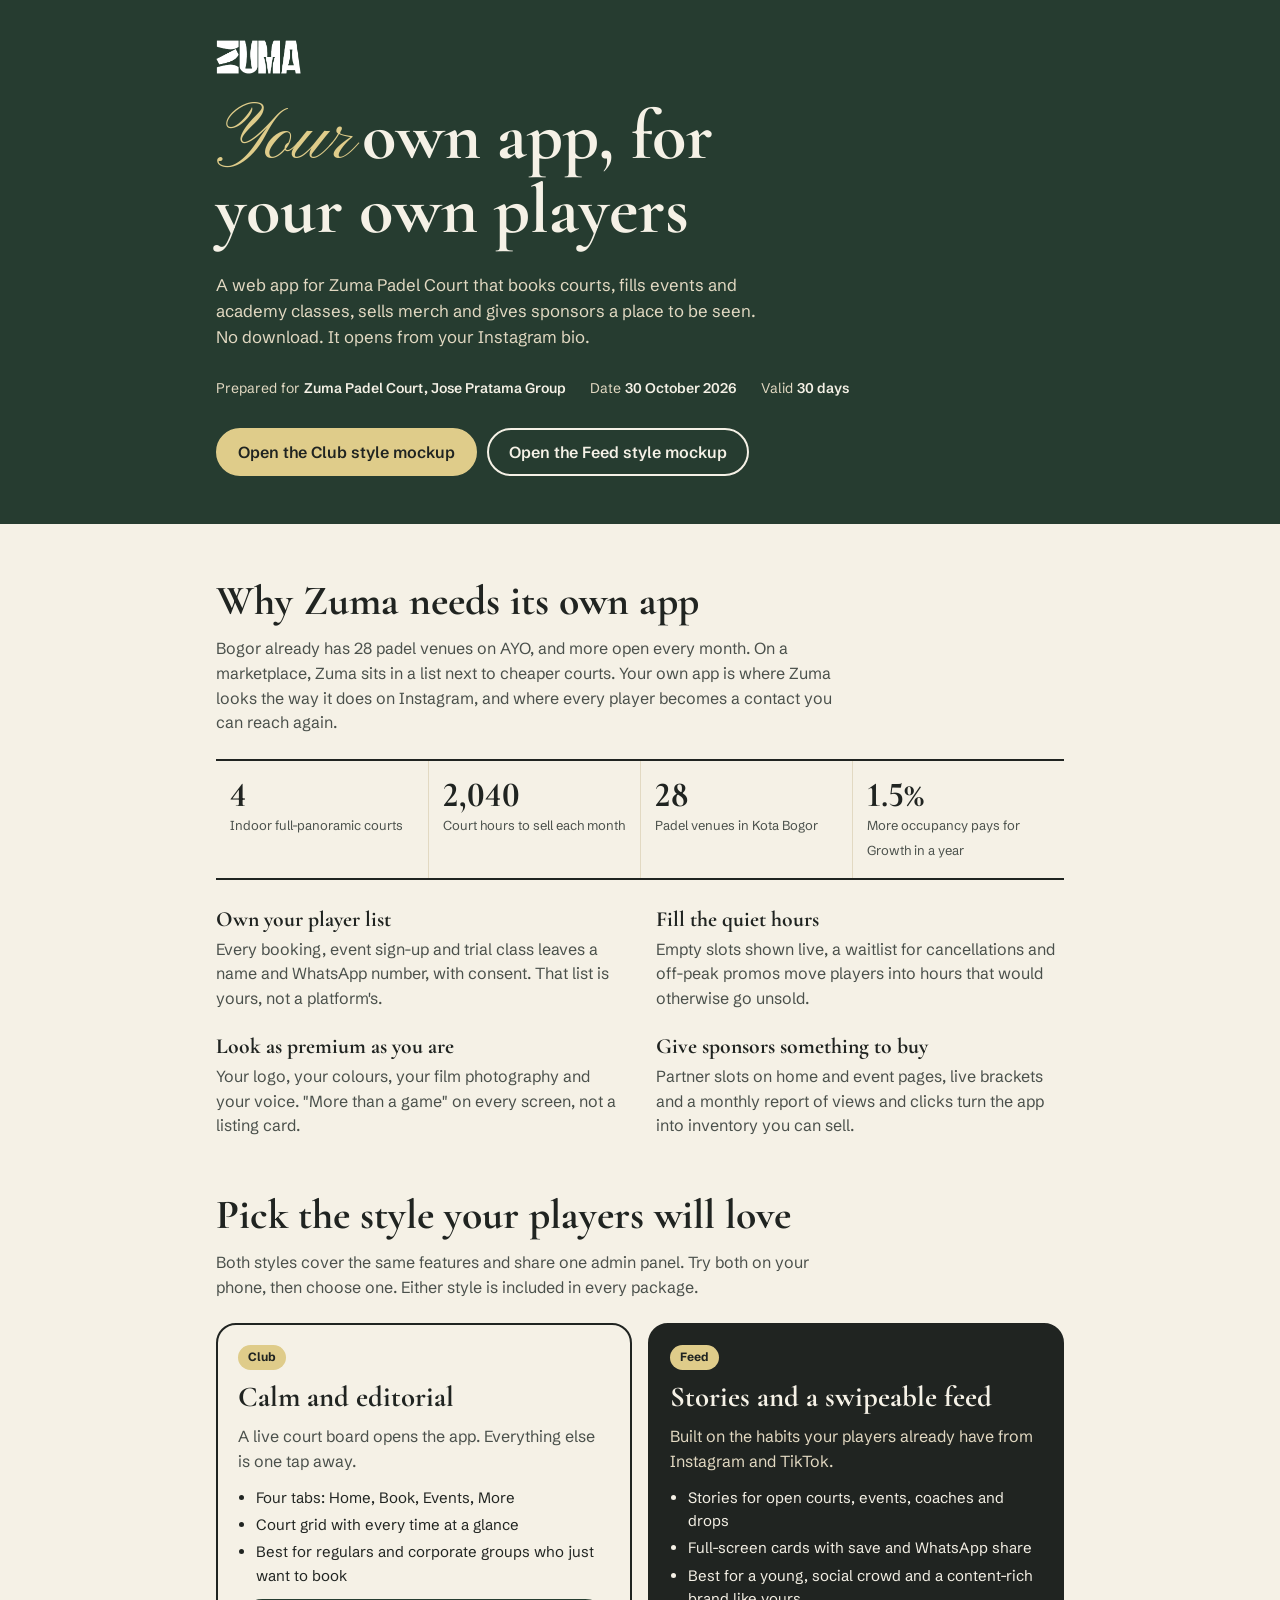
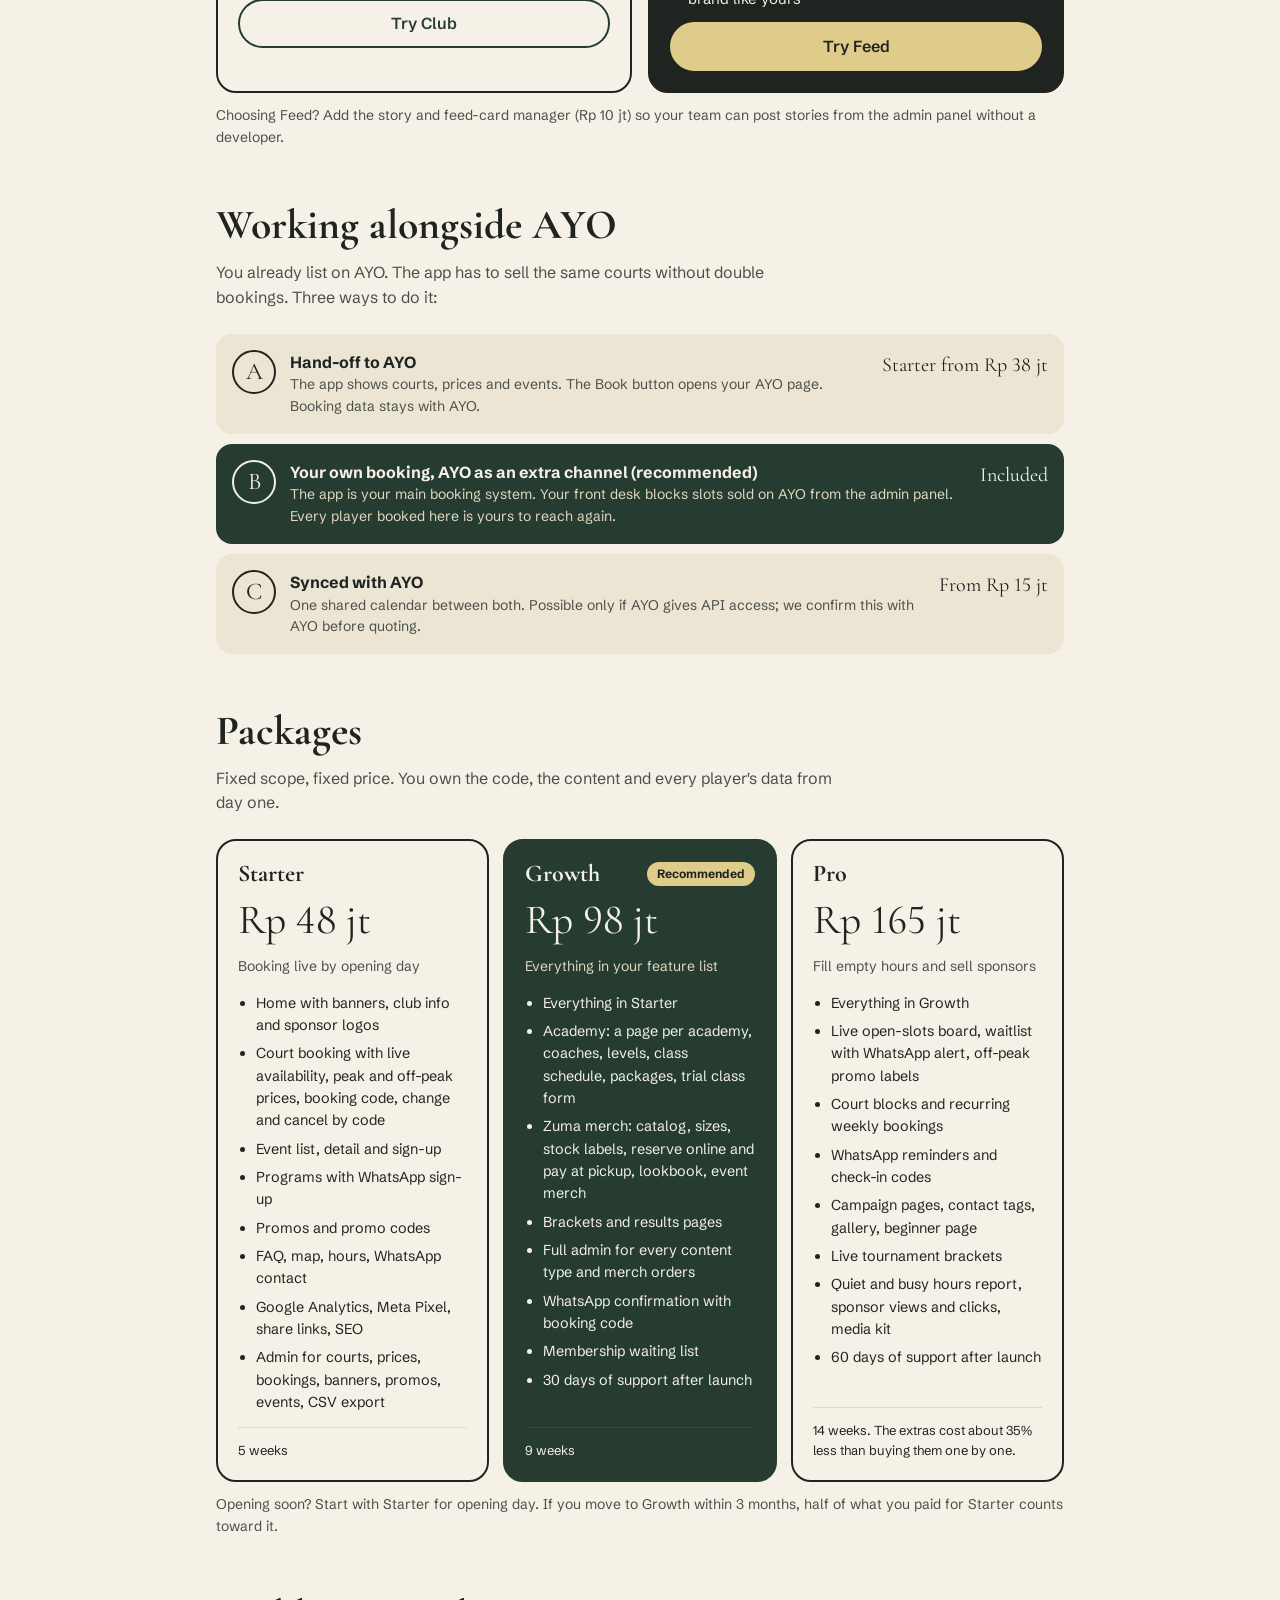
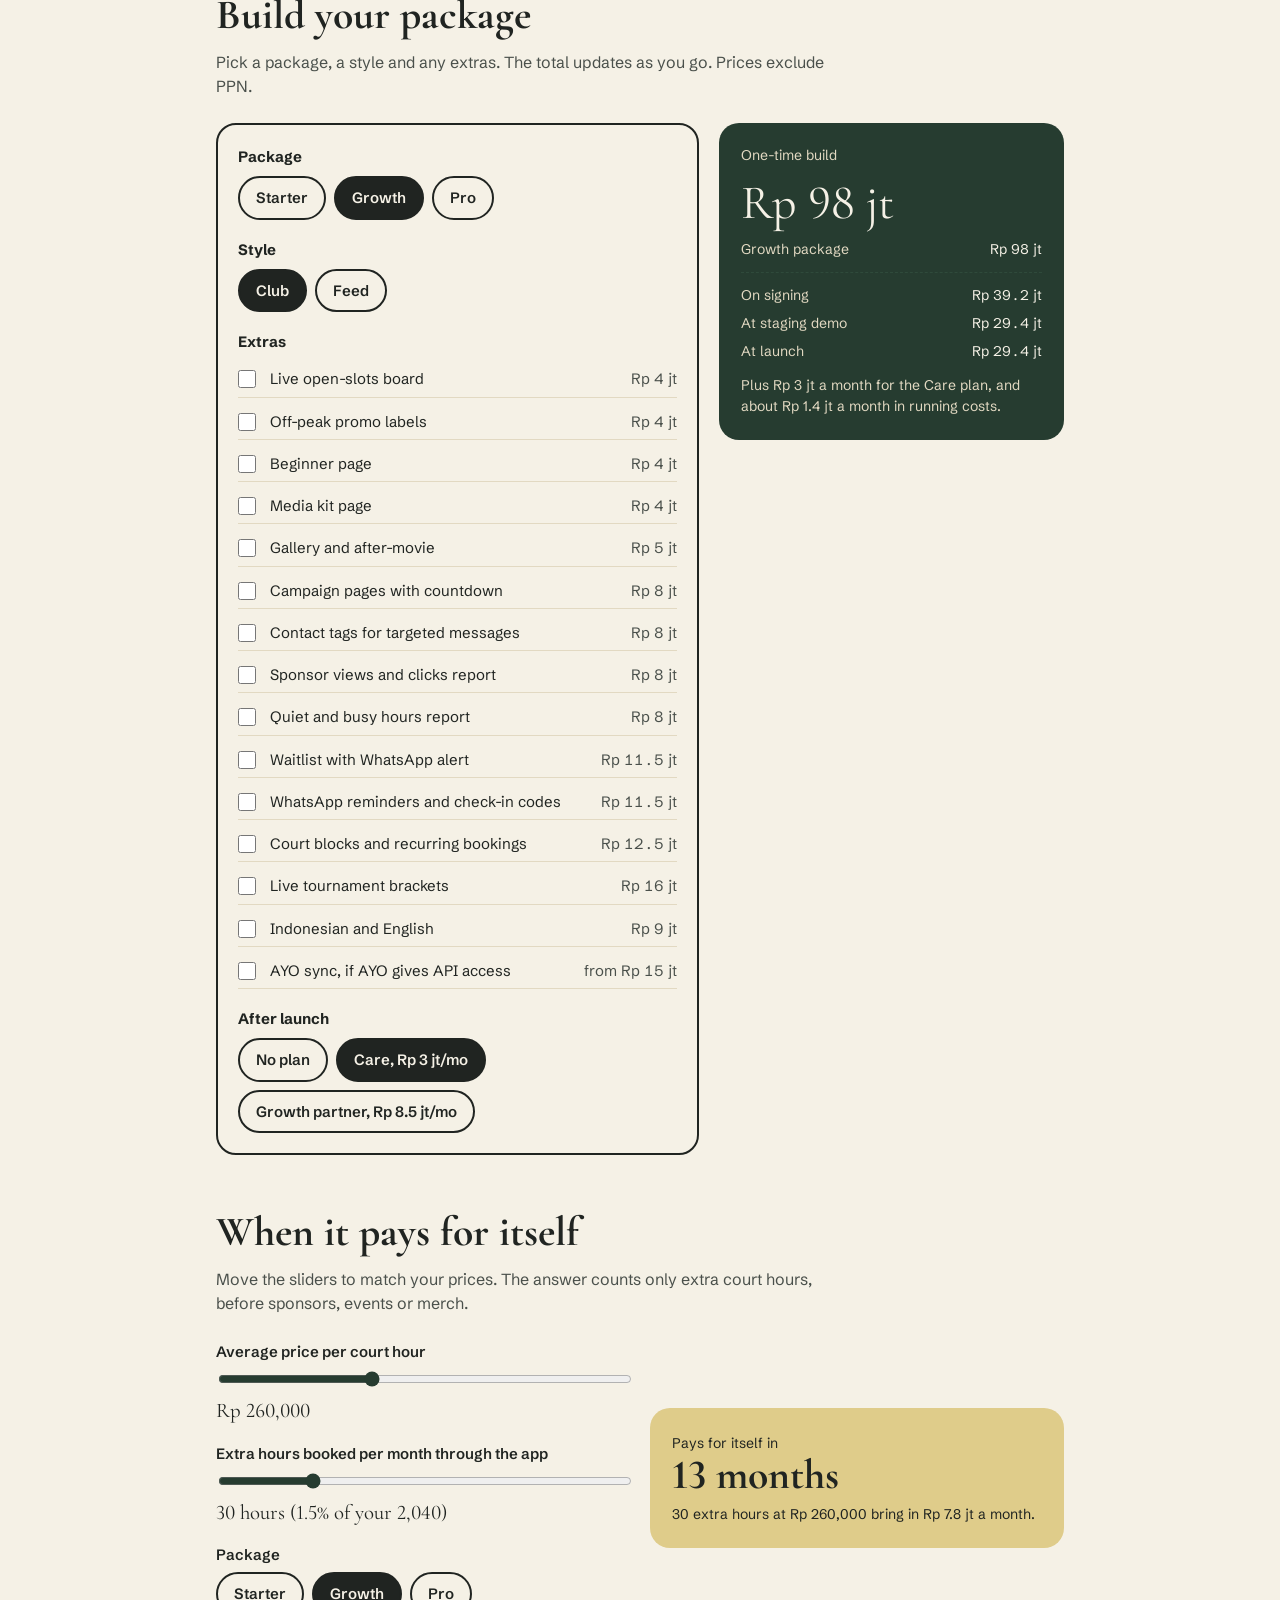
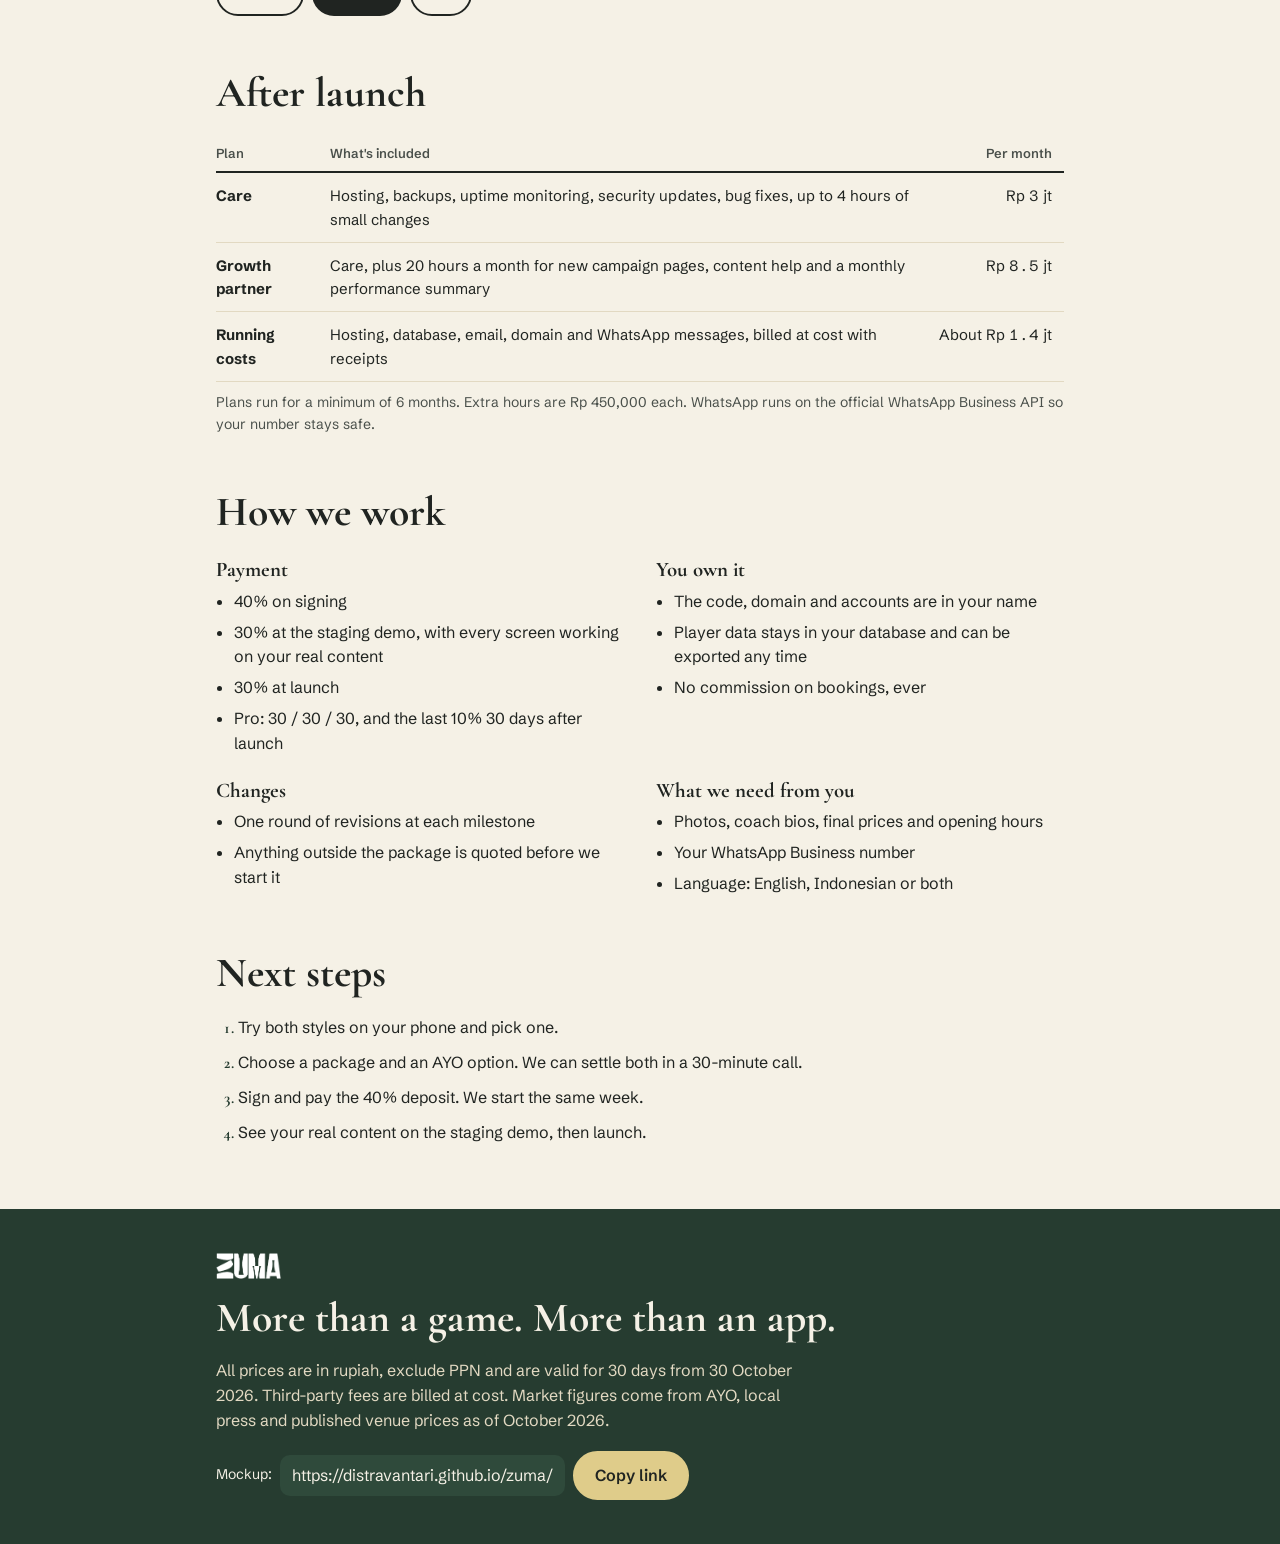
==== proposal.html @ a22954d4 "Fix Feed scrolling to the last card and add the proposal page Feed cards, the tab bar and the feed's" ====
<!doctype html>
<html lang="en">
<head>
<meta charset="utf-8">
<meta name="viewport" content="width=device-width, initial-scale=1, viewport-fit=cover">
<meta name="description" content="Proposal for the Zuma Padel Court web app: two styles, AYO options, packages and a payback calculator.">
<meta property="og:title" content="Zuma Web App Proposal">
<meta property="og:image" content="https://distravantari.github.io/zuma/assets/brand/og.png">
<link rel="icon" href="assets/brand/icon.png" type="image/png">
<title>Zuma Web App Proposal</title>
<meta name="claude:viewport-fit-sides" content="cover">
<link rel="preconnect" href="https://fonts.googleapis.com">
<link rel="preconnect" href="https://fonts.gstatic.com" crossorigin>
<link href="https://fonts.googleapis.com/css2?family=Cormorant+Garamond:ital,wght@0,600;0,700;1,600&family=Pinyon+Script&family=Schibsted+Grotesk:wght@400;600;700&display=swap" rel="stylesheet">
<style>
/* Layout: one reading column on Zuma ivory; forest bands open and close the document. */
:root {
  --forest: #263c30;
  --forest-2: #2f4a3b;
  --ivory: #f5f1e6;
  --ivory-2: #ece5d3;
  --ivory-3: #e2d9c2;
  --gold: #dfcc8a;
  --ink: #202421;
  --ink-2: #4a504b;
  --display: "Cormorant Garamond", Georgia, serif;
  --script: "Pinyon Script", "Cormorant Garamond", cursive;
  --body: "Schibsted Grotesk", system-ui, sans-serif;
  color-scheme: light;
}
* { box-sizing: border-box; }
html, body { margin: 0; }
img { max-width: 100%; }
body { background: var(--ivory); color: var(--ink); font-family: var(--body); font-size: 16px; line-height: 1.55; font-variant-numeric: lining-nums; }
.wrap { max-width: 880px; margin: 0 auto; padding-left: max(16px, env(safe-area-inset-left, 0px)); padding-right: max(16px, env(safe-area-inset-right, 0px)); }
h1, h2, h3 { font-family: var(--display); font-weight: 700; line-height: 1.05; margin: 0; text-wrap: balance; }
h2 { font-size: clamp(1.9rem, 4vw, 2.6rem); }
h3 { font-size: 1.5rem; }
p { margin: 0; }
a { color: inherit; }
:focus-visible { outline: 3px solid var(--gold); outline-offset: 2px; }
.muted { color: var(--ink-2); }
.small { font-size: 0.875rem; }
.stack { display: grid; gap: 14px; }
section.block { padding-block: 56px 0; }
section.block > .wrap > .lead { max-width: 62ch; margin-top: 12px; }

/* Hero */
.hero { background: var(--forest); color: var(--ivory); }
.hero .wrap { padding-block: 40px 48px; display: grid; gap: 28px; }
.hero img.logo { height: 34px; width: auto; }
.hero h1 { font-size: clamp(2.6rem, 7vw, 4.4rem); line-height: 0.95; }
.hero h1 .script { font-family: var(--script); font-weight: 400; font-size: 1.12em; margin-right: 8px; color: var(--gold); }
.hero .sub { max-width: 56ch; color: var(--ivory-3); font-size: 1.05rem; }
.hero .meta { display: flex; flex-wrap: wrap; gap: 8px 24px; font-size: 0.875rem; color: var(--ivory-3); }
.hero .meta b { color: var(--ivory); font-weight: 600; }
.btn { display: inline-flex; align-items: center; justify-content: center; gap: 8px; min-height: 46px; padding: 10px 20px; border-radius: 999px; border: 2px solid var(--forest); background: var(--forest); color: var(--ivory); font-weight: 600; text-decoration: none; cursor: pointer; font: inherit; font-weight: 600; }
.btn.gold { background: var(--gold); border-color: var(--gold); color: var(--ink); }
.btn.line { background: transparent; color: var(--ivory); border-color: var(--ivory); }
.btn.ghost { background: transparent; color: var(--forest); }
.btns { display: flex; flex-wrap: wrap; gap: 10px; }

/* Facts strip */
.facts { display: grid; grid-template-columns: repeat(4, minmax(0, 1fr)); border-top: 2px solid var(--ink); border-bottom: 2px solid var(--ink); }
.facts div { padding: 16px 14px; }
.facts div + div { border-left: 1.5px solid var(--ivory-3); }
.facts b { display: block; font-family: var(--display); font-size: 2.2rem; line-height: 1; }
.facts span { font-size: 0.8125rem; color: var(--ink-2); }
@media (max-width: 640px) { .facts { grid-template-columns: 1fr 1fr; } .facts div:nth-child(3) { border-left: 0; } .facts div:nth-child(n+3) { border-top: 1.5px solid var(--ivory-3); } }

.reasons { display: grid; grid-template-columns: repeat(2, minmax(0, 1fr)); gap: 24px 32px; margin-top: 28px; }
.reasons div { min-width: 0; }
.reasons h3 { font-size: 1.35rem; margin-bottom: 6px; }
@media (max-width: 640px) { .reasons { grid-template-columns: 1fr; } }

/* Styles */
.styles { display: grid; grid-template-columns: repeat(2, minmax(0, 1fr)); gap: 16px; margin-top: 24px; }
.style { border: 2px solid var(--ink); border-radius: 20px; padding: 20px; display: grid; gap: 12px; align-content: start; min-width: 0; }
.style.feed { background: var(--ink); color: var(--ivory); border-color: var(--ink); }
.style.feed .muted { color: var(--ivory-3); }
.style.feed .btn { background: var(--gold); border-color: var(--gold); color: var(--ink); }
.style h3 { font-size: 1.8rem; }
.style ul { margin: 0; padding-left: 18px; display: grid; gap: 4px; font-size: 0.9375rem; }
.tag { display: inline-block; font-size: 0.75rem; font-weight: 700; padding: 3px 10px; border-radius: 999px; background: var(--gold); color: var(--ink); justify-self: start; }
@media (max-width: 640px) { .styles { grid-template-columns: 1fr; } }

/* AYO options */
.options { margin-top: 24px; display: grid; gap: 10px; }
.option { display: grid; grid-template-columns: 44px minmax(0, 1fr) auto; gap: 14px; align-items: start; padding: 16px; border-radius: 16px; background: var(--ivory-2); }
.option.rec { background: var(--forest); color: var(--ivory); }
.option.rec .muted { color: var(--ivory-3); }
.option .letter { width: 44px; height: 44px; border-radius: 50%; display: grid; place-items: center; font-family: var(--display); font-size: 1.5rem; border: 2px solid currentColor; }
.option .price { font-family: var(--display); font-size: 1.25rem; white-space: nowrap; text-align: right; }
@media (max-width: 560px) { .option { grid-template-columns: 44px minmax(0, 1fr); } .option .price { grid-column: 2; text-align: left; } }

/* Packages */
.tiers { display: grid; grid-template-columns: repeat(3, minmax(0, 1fr)); gap: 14px; margin-top: 24px; align-items: stretch; }
.tier { border: 2px solid var(--ink); border-radius: 20px; padding: 20px; display: flex; flex-direction: column; gap: 14px; min-width: 0; background: var(--ivory); }
.tier.rec { background: var(--forest); color: var(--ivory); border-color: var(--forest); }
.tier.rec .muted { color: var(--ivory-3); }
.tier .name { display: flex; justify-content: space-between; align-items: center; gap: 8px; }
.tier .amount { font-family: var(--display); font-size: 2.6rem; line-height: 1; }
.tier .amount small { font-family: var(--body); font-size: 0.875rem; font-weight: 400; }
.tier ul { margin: 0; padding-left: 18px; display: grid; gap: 6px; font-size: 0.9rem; }
.tier .foot { margin-top: auto; padding-top: 12px; border-top: 1.5px solid var(--ivory-3); font-size: 0.8125rem; }
.tier.rec .foot { border-color: var(--forest-2); }
@media (max-width: 760px) { .tiers { grid-template-columns: 1fr; } }

.table-wrap { overflow-x: auto; margin-top: 20px; }
table { width: 100%; border-collapse: collapse; font-size: 0.9375rem; min-width: 520px; }
th { text-align: left; font-size: 0.8125rem; color: var(--ink-2); font-weight: 600; padding: 8px 12px 8px 0; border-bottom: 2px solid var(--ink); }
td { padding: 11px 12px 11px 0; border-bottom: 1.5px solid var(--ivory-3); vertical-align: top; }
td.num, th.num { text-align: right; white-space: nowrap; font-variant-numeric: tabular-nums lining-nums; }

/* Estimator */
.estimator { margin-top: 24px; display: grid; grid-template-columns: minmax(0, 1.4fr) minmax(0, 1fr); gap: 20px; align-items: start; }
.panel { border: 2px solid var(--ink); border-radius: 20px; padding: 20px; display: grid; gap: 18px; min-width: 0; }
.panel legend { font-weight: 700; padding: 0; margin-bottom: 8px; font-size: 0.9375rem; }
fieldset { border: 0; margin: 0; padding: 0; min-width: 0; }
.seg { display: flex; flex-wrap: wrap; gap: 8px; }
.seg label { position: relative; }
.seg input { position: absolute; opacity: 0; inset: 0; }
.seg span { display: inline-block; padding: 8px 16px; border-radius: 999px; border: 2px solid var(--ink); font-weight: 600; font-size: 0.9375rem; cursor: pointer; }
.seg input:checked + span { background: var(--ink); color: var(--ivory); }
.seg input:focus-visible + span { outline: 3px solid var(--gold); outline-offset: 2px; }
.checks { display: grid; gap: 6px; }
.checks label { display: grid; grid-template-columns: 22px minmax(0, 1fr) auto; gap: 10px; align-items: start; font-size: 0.9375rem; padding: 6px 0; border-bottom: 1px solid var(--ivory-3); cursor: pointer; }
.checks input { width: 18px; height: 18px; margin: 3px 0 0; accent-color: var(--forest); }
.checks .p { font-variant-numeric: tabular-nums lining-nums; white-space: nowrap; color: var(--ink-2); }
.checks label.included { opacity: 0.55; cursor: default; }
.total { position: sticky; top: calc(env(safe-area-inset-top, 0px) + 16px); background: var(--forest); color: var(--ivory); border-radius: 20px; padding: 22px; display: grid; gap: 12px; }
.total .big { font-family: var(--display); font-size: 3rem; line-height: 1; }
.total dl { margin: 0; display: grid; grid-template-columns: minmax(0, 1fr) auto; gap: 6px 12px; font-size: 0.875rem; }
.total dt { color: var(--ivory-3); }
.total dd { margin: 0; text-align: right; font-variant-numeric: tabular-nums lining-nums; }
.total .split { border-top: 1.5px dashed var(--forest-2); padding-top: 12px; }
@media (max-width: 760px) { .estimator { grid-template-columns: 1fr; } .total { position: static; } }

/* ROI */
.roi { margin-top: 24px; display: grid; grid-template-columns: minmax(0, 1fr) minmax(0, 1fr); gap: 20px; align-items: center; }
.roi .field { display: grid; gap: 6px; }
.roi label { font-weight: 600; font-size: 0.9375rem; }
.roi input[type=range] { width: 100%; accent-color: var(--forest); }
.roi output { font-family: var(--display); font-size: 1.3rem; }
.roi .answer { background: var(--gold); border-radius: 20px; padding: 22px; }
.roi .answer b { display: block; font-family: var(--display); font-size: 2.6rem; line-height: 1; }
@media (max-width: 640px) { .roi { grid-template-columns: 1fr; } }

.terms { display: grid; grid-template-columns: repeat(2, minmax(0, 1fr)); gap: 24px 32px; margin-top: 24px; }
.terms div { min-width: 0; }
.terms h3 { font-size: 1.3rem; margin-bottom: 8px; }
.terms ul { margin: 0; padding-left: 18px; display: grid; gap: 6px; }
@media (max-width: 640px) { .terms { grid-template-columns: 1fr; } }

.steps { margin: 20px 0 0; padding-left: 22px; display: grid; gap: 10px; max-width: 64ch; }
.steps li::marker { font-family: var(--display); font-weight: 700; color: var(--forest); }

.close { background: var(--forest); color: var(--ivory); margin-top: 64px; }
.close .wrap { padding-block: 44px; display: grid; gap: 18px; }
.close h2 { color: var(--ivory); }
.close .muted { color: var(--ivory-3); }
.copyline { display: flex; flex-wrap: wrap; gap: 8px; align-items: center; }
.copyline code { font-family: var(--body); background: var(--forest-2); padding: 8px 12px; border-radius: 10px; user-select: all; }
@media (prefers-reduced-motion: reduce) { * { transition: none !important; animation: none !important; } }
</style>
</head>
<body>
<header class="hero">
  <div class="wrap">
    <img class="logo" src="assets/brand/zuma-logo-white.png" alt="Zuma">
    <h1><span class="script">Your</span>own app, for your own players</h1>
    <p class="sub">A web app for Zuma Padel Court that books courts, fills events and academy classes, sells merch and gives sponsors a place to be seen. No download. It opens from your Instagram bio.</p>
    <div class="meta"><span>Prepared for <b>Zuma Padel Court, Jose Pratama Group</b></span><span>Date <b>30 October 2026</b></span><span>Valid <b>30 days</b></span></div>
    <div class="btns">
      <a class="btn gold" href="https://distravantari.github.io/zuma/#/?style=club" target="_blank" rel="noopener">Open the Club style mockup</a>
      <a class="btn line" href="https://distravantari.github.io/zuma/#/?style=feed" target="_blank" rel="noopener">Open the Feed style mockup</a>
    </div>
  </div>
</header>

<main>
  <section class="block" aria-labelledby="why-h">
    <div class="wrap">
      <h2 id="why-h">Why Zuma needs its own app</h2>
      <p class="lead muted">Bogor already has 28 padel venues on AYO, and more open every month. On a marketplace, Zuma sits in a list next to cheaper courts. Your own app is where Zuma looks the way it does on Instagram, and where every player becomes a contact you can reach again.</p>
      <div class="facts" style="margin-top:24px">
        <div><b>4</b><span>Indoor full-panoramic courts</span></div>
        <div><b>2,040</b><span>Court hours to sell each month</span></div>
        <div><b>28</b><span>Padel venues in Kota Bogor</span></div>
        <div><b>1.5%</b><span>More occupancy pays for Growth in a year</span></div>
      </div>
      <div class="reasons">
        <div><h3>Own your player list</h3><p class="muted">Every booking, event sign-up and trial class leaves a name and WhatsApp number, with consent. That list is yours, not a platform's.</p></div>
        <div><h3>Fill the quiet hours</h3><p class="muted">Empty slots shown live, a waitlist for cancellations and off-peak promos move players into hours that would otherwise go unsold.</p></div>
        <div><h3>Look as premium as you are</h3><p class="muted">Your logo, your colours, your film photography and your voice. "More than a game" on every screen, not a listing card.</p></div>
        <div><h3>Give sponsors something to buy</h3><p class="muted">Partner slots on home and event pages, live brackets and a monthly report of views and clicks turn the app into inventory you can sell.</p></div>
      </div>
    </div>
  </section>

  <section class="block" aria-labelledby="style-h">
    <div class="wrap">
      <h2 id="style-h">Pick the style your players will love</h2>
      <p class="lead muted">Both styles cover the same features and share one admin panel. Try both on your phone, then choose one. Either style is included in every package.</p>
      <div class="styles">
        <div class="style">
          <span class="tag">Club</span>
          <h3>Calm and editorial</h3>
          <p class="muted">A live court board opens the app. Everything else is one tap away.</p>
          <ul><li>Four tabs: Home, Book, Events, More</li><li>Court grid with every time at a glance</li><li>Best for regulars and corporate groups who just want to book</li></ul>
          <a class="btn ghost" href="https://distravantari.github.io/zuma/#/?style=club" target="_blank" rel="noopener">Try Club</a>
        </div>
        <div class="style feed">
          <span class="tag">Feed</span>
          <h3>Stories and a swipeable feed</h3>
          <p class="muted">Built on the habits your players already have from Instagram and TikTok.</p>
          <ul><li>Stories for open courts, events, coaches and drops</li><li>Full-screen cards with save and WhatsApp share</li><li>Best for a young, social crowd and a content-rich brand like yours</li></ul>
          <a class="btn" href="https://distravantari.github.io/zuma/#/?style=feed" target="_blank" rel="noopener">Try Feed</a>
        </div>
      </div>
      <p class="small muted" style="margin-top:12px">Choosing Feed? Add the story and feed-card manager (Rp 10 jt) so your team can post stories from the admin panel without a developer.</p>
    </div>
  </section>

  <section class="block" aria-labelledby="ayo-h">
    <div class="wrap">
      <h2 id="ayo-h">Working alongside AYO</h2>
      <p class="lead muted">You already list on AYO. The app has to sell the same courts without double bookings. Three ways to do it:</p>
      <div class="options">
        <div class="option"><span class="letter" aria-hidden="true">A</span><div><b>Hand-off to AYO</b><p class="small muted">The app shows courts, prices and events. The Book button opens your AYO page. Booking data stays with AYO.</p></div><span class="price">Starter from Rp 38 jt</span></div>
        <div class="option rec"><span class="letter" aria-hidden="true">B</span><div><b>Your own booking, AYO as an extra channel (recommended)</b><p class="small muted">The app is your main booking system. Your front desk blocks slots sold on AYO from the admin panel. Every player booked here is yours to reach again.</p></div><span class="price">Included</span></div>
        <div class="option"><span class="letter" aria-hidden="true">C</span><div><b>Synced with AYO</b><p class="small muted">One shared calendar between both. Possible only if AYO gives API access; we confirm this with AYO before quoting.</p></div><span class="price">From Rp 15 jt</span></div>
      </div>
    </div>
  </section>

  <section class="block" aria-labelledby="pkg-h">
    <div class="wrap">
      <h2 id="pkg-h">Packages</h2>
      <p class="lead muted">Fixed scope, fixed price. You own the code, the content and every player's data from day one.</p>
      <div class="tiers">
        <article class="tier">
          <div class="name"><h3>Starter</h3></div>
          <p class="amount">Rp 48 jt</p>
          <p class="small muted">Booking live by opening day</p>
          <ul>
            <li>Home with banners, club info and sponsor logos</li>
            <li>Court booking with live availability, peak and off-peak prices, booking code, change and cancel by code</li>
            <li>Event list, detail and sign-up</li>
            <li>Programs with WhatsApp sign-up</li>
            <li>Promos and promo codes</li>
            <li>FAQ, map, hours, WhatsApp contact</li>
            <li>Google Analytics, Meta Pixel, share links, SEO</li>
            <li>Admin for courts, prices, bookings, banners, promos, events, CSV export</li>
          </ul>
          <p class="foot">5 weeks</p>
        </article>
        <article class="tier rec">
          <div class="name"><h3>Growth</h3><span class="tag">Recommended</span></div>
          <p class="amount">Rp 98 jt</p>
          <p class="small muted">Everything in your feature list</p>
          <ul>
            <li>Everything in Starter</li>
            <li>Academy: a page per academy, coaches, levels, class schedule, packages, trial class form</li>
            <li>Zuma merch: catalog, sizes, stock labels, reserve online and pay at pickup, lookbook, event merch</li>
            <li>Brackets and results pages</li>
            <li>Full admin for every content type and merch orders</li>
            <li>WhatsApp confirmation with booking code</li>
            <li>Membership waiting list</li>
            <li>30 days of support after launch</li>
          </ul>
          <p class="foot">9 weeks</p>
        </article>
        <article class="tier">
          <div class="name"><h3>Pro</h3></div>
          <p class="amount">Rp 165 jt</p>
          <p class="small muted">Fill empty hours and sell sponsors</p>
          <ul>
            <li>Everything in Growth</li>
            <li>Live open-slots board, waitlist with WhatsApp alert, off-peak promo labels</li>
            <li>Court blocks and recurring weekly bookings</li>
            <li>WhatsApp reminders and check-in codes</li>
            <li>Campaign pages, contact tags, gallery, beginner page</li>
            <li>Live tournament brackets</li>
            <li>Quiet and busy hours report, sponsor views and clicks, media kit</li>
            <li>60 days of support after launch</li>
          </ul>
          <p class="foot">14 weeks. The extras cost about 35% less than buying them one by one.</p>
        </article>
      </div>
      <p class="small muted" style="margin-top:12px">Opening soon? Start with Starter for opening day. If you move to Growth within 3 months, half of what you paid for Starter counts toward it.</p>
    </div>
  </section>

  <section class="block" aria-labelledby="est-h">
    <div class="wrap">
      <h2 id="est-h">Build your package</h2>
      <p class="lead muted">Pick a package, a style and any extras. The total updates as you go. Prices exclude PPN.</p>
      <div class="estimator">
        <form class="panel" id="est" onsubmit="return false">
          <fieldset>
            <legend>Package</legend>
            <div class="seg">
              <label><input type="radio" name="tier" id="t-starter" value="starter"><span>Starter</span></label>
              <label><input type="radio" name="tier" id="t-growth" value="growth" checked><span>Growth</span></label>
              <label><input type="radio" name="tier" id="t-pro" value="pro"><span>Pro</span></label>
            </div>
          </fieldset>
          <fieldset>
            <legend>Style</legend>
            <div class="seg">
              <label><input type="radio" name="style" id="s-club" value="club" checked><span>Club</span></label>
              <label><input type="radio" name="style" id="s-feed" value="feed"><span>Feed</span></label>
            </div>
          </fieldset>
          <fieldset>
            <legend>Extras</legend>
            <div class="checks" id="addons"></div>
          </fieldset>
          <fieldset>
            <legend>After launch</legend>
            <div class="seg">
              <label><input type="radio" name="care" id="c-none" value="0"><span>No plan</span></label>
              <label><input type="radio" name="care" id="c-care" value="3" checked><span>Care, Rp 3 jt/mo</span></label>
              <label><input type="radio" name="care" id="c-partner" value="8.5"><span>Growth partner, Rp 8.5 jt/mo</span></label>
            </div>
          </fieldset>
        </form>
        <aside class="total" aria-live="polite">
          <span class="small" style="color:var(--ivory-3)">One-time build</span>
          <p class="big" id="tot">Rp 98 jt</p>
          <dl id="lines"></dl>
          <dl class="split" id="split"></dl>
          <p class="small" style="color:var(--ivory-3)" id="monthly"></p>
        </aside>
      </div>
    </div>
  </section>

  <section class="block" aria-labelledby="roi-h">
    <div class="wrap">
      <h2 id="roi-h">When it pays for itself</h2>
      <p class="lead muted">Move the sliders to match your prices. The answer counts only extra court hours, before sponsors, events or merch.</p>
      <div class="roi">
        <div class="stack">
          <div class="field"><label for="r-rate">Average price per court hour</label><input type="range" id="r-rate" min="150000" max="450000" step="10000" value="260000"><output id="o-rate" for="r-rate"></output></div>
          <div class="field"><label for="r-hours">Extra hours booked per month through the app</label><input type="range" id="r-hours" min="5" max="120" step="5" value="30"><output id="o-hours" for="r-hours"></output></div>
          <div class="field"><label for="r-tier">Package</label>
            <div class="seg" id="r-tier">
              <label><input type="radio" name="rt" id="rt-s" value="48"><span>Starter</span></label>
              <label><input type="radio" name="rt" id="rt-g" value="98" checked><span>Growth</span></label>
              <label><input type="radio" name="rt" id="rt-p" value="165"><span>Pro</span></label>
            </div>
          </div>
        </div>
        <div class="answer" aria-live="polite">
          <span class="small">Pays for itself in</span>
          <b id="o-months">13 months</b>
          <p class="small" id="o-explain" style="margin-top:8px"></p>
        </div>
      </div>
    </div>
  </section>

  <section class="block" aria-labelledby="run-h">
    <div class="wrap">
      <h2 id="run-h">After launch</h2>
      <div class="table-wrap">
        <table>
          <thead><tr><th>Plan</th><th>What's included</th><th class="num">Per month</th></tr></thead>
          <tbody>
            <tr><td><b>Care</b></td><td>Hosting, backups, uptime monitoring, security updates, bug fixes, up to 4 hours of small changes</td><td class="num">Rp 3 jt</td></tr>
            <tr><td><b>Growth partner</b></td><td>Care, plus 20 hours a month for new campaign pages, content help and a monthly performance summary</td><td class="num">Rp 8.5 jt</td></tr>
            <tr><td><b>Running costs</b></td><td>Hosting, database, email, domain and WhatsApp messages, billed at cost with receipts</td><td class="num">About Rp 1.4 jt</td></tr>
          </tbody>
        </table>
      </div>
      <p class="small muted" style="margin-top:10px">Plans run for a minimum of 6 months. Extra hours are Rp 450,000 each. WhatsApp runs on the official WhatsApp Business API so your number stays safe.</p>
    </div>
  </section>

  <section class="block" aria-labelledby="terms-h">
    <div class="wrap">
      <h2 id="terms-h">How we work</h2>
      <div class="terms">
        <div><h3>Payment</h3><ul><li>40% on signing</li><li>30% at the staging demo, with every screen working on your real content</li><li>30% at launch</li><li>Pro: 30 / 30 / 30, and the last 10% 30 days after launch</li></ul></div>
        <div><h3>You own it</h3><ul><li>The code, domain and accounts are in your name</li><li>Player data stays in your database and can be exported any time</li><li>No commission on bookings, ever</li></ul></div>
        <div><h3>Changes</h3><ul><li>One round of revisions at each milestone</li><li>Anything outside the package is quoted before we start it</li></ul></div>
        <div><h3>What we need from you</h3><ul><li>Photos, coach bios, final prices and opening hours</li><li>Your WhatsApp Business number</li><li>Language: English, Indonesian or both</li></ul></div>
      </div>
    </div>
  </section>

  <section class="block" aria-labelledby="next-h">
    <div class="wrap">
      <h2 id="next-h">Next steps</h2>
      <ol class="steps">
        <li>Try both styles on your phone and pick one.</li>
        <li>Choose a package and an AYO option. We can settle both in a 30-minute call.</li>
        <li>Sign and pay the 40% deposit. We start the same week.</li>
        <li>See your real content on the staging demo, then launch.</li>
      </ol>
    </div>
  </section>
</main>

<footer class="close">
  <div class="wrap">
    <img src="assets/brand/zuma-logo-white.png" alt="Zuma" style="height:26px;width:auto">
    <h2>More than a game. More than an app.</h2>
    <p class="muted" style="max-width:60ch">All prices are in rupiah, exclude PPN and are valid for 30 days from 30 October 2026. Third-party fees are billed at cost. Market figures come from AYO, local press and published venue prices as of October 2026.</p>
    <div class="copyline"><span class="small">Mockup:</span><code id="mock">https://distravantari.github.io/zuma/</code><button class="btn gold" type="button" id="copy">Copy link</button></div>
  </div>
</footer>

<script>
(() => {
  const TIERS = { starter: 48, growth: 98, pro: 165 };
  const NAMES = { starter: "Starter", growth: "Growth", pro: "Pro" };
  // Extras; "pro" marks the ones already inside the Pro bundle.
  const ADDONS = [
    { id: "slots", name: "Live open-slots board", p: 4, pro: true },
    { id: "offpeak", name: "Off-peak promo labels", p: 4, pro: true },
    { id: "beginner", name: "Beginner page", p: 4, pro: true },
    { id: "kit", name: "Media kit page", p: 4, pro: true },
    { id: "gallery", name: "Gallery and after-movie", p: 5, pro: true },
    { id: "campaign", name: "Campaign pages with countdown", p: 8, pro: true },
    { id: "tags", name: "Contact tags for targeted messages", p: 8, pro: true },
    { id: "sponsor", name: "Sponsor views and clicks report", p: 8, pro: true },
    { id: "report", name: "Quiet and busy hours report", p: 8, pro: true },
    { id: "waitlist", name: "Waitlist with WhatsApp alert", p: 11.5, pro: true },
    { id: "remind", name: "WhatsApp reminders and check-in codes", p: 11.5, pro: true },
    { id: "blocks", name: "Court blocks and recurring bookings", p: 12.5, pro: true },
    { id: "live", name: "Live tournament brackets", p: 16, pro: true },
    { id: "lang", name: "Indonesian and English", p: 9 },
    { id: "ayo", name: "AYO sync, if AYO gives API access", p: 15, from: true },
  ];
  const fmt = (jt) => "Rp " + (Number.isInteger(jt) ? jt : jt.toFixed(1)) + " jt";
  const $ = (s) => document.querySelector(s);
  const box = $("#addons");
  box.innerHTML = ADDONS.map((a) => `<label id="l-${a.id}"><input type="checkbox" id="a-${a.id}" value="${a.id}"><span>${a.name}</span><span class="p">${a.from ? "from " : ""}${fmt(a.p)}</span></label>`).join("");

  function update() {
    const tier = document.querySelector("input[name=tier]:checked").value;
    const style = document.querySelector("input[name=style]:checked").value;
    const care = Number(document.querySelector("input[name=care]:checked").value);
    let total = TIERS[tier];
    const lines = [[NAMES[tier] + " package", fmt(TIERS[tier])]];
    if (style === "feed") { total += 10; lines.push(["Feed story and card manager", fmt(10)]); }
    let hasFrom = false;
    ADDONS.forEach((a) => {
      const input = $("#a-" + a.id), label = $("#l-" + a.id);
      const inPro = tier === "pro" && a.pro;
      input.disabled = inPro;
      label.classList.toggle("included", inPro);
      label.querySelector(".p").textContent = inPro ? "In Pro" : (a.from ? "from " : "") + fmt(a.p);
      if (input.checked && !inPro) { total += a.p; lines.push([a.name, (a.from ? "from " : "") + fmt(a.p)]); if (a.from) hasFrom = true; }
    });
    $("#tot").textContent = (hasFrom ? "From " : "") + fmt(total);
    $("#lines").innerHTML = lines.map(([k, v]) => `<dt>${k}</dt><dd>${v}</dd>`).join("");
    const [d, m, l] = tier === "pro" ? [0.3, 0.3, 0.4] : [0.4, 0.3, 0.3];
    $("#split").innerHTML = `<dt>On signing</dt><dd>${fmt(Math.round(total * d * 10) / 10)}</dd><dt>At staging demo</dt><dd>${fmt(Math.round(total * m * 10) / 10)}</dd><dt>At launch${tier === "pro" ? " and 30 days after" : ""}</dt><dd>${fmt(Math.round(total * l * 10) / 10)}</dd>`;
    $("#monthly").textContent = care ? `Plus ${fmt(care)} a month for the ${care === 3 ? "Care" : "Growth partner"} plan, and about Rp 1.4 jt a month in running costs.` : "Plus about Rp 1.4 jt a month in running costs.";
  }
  $("#est").addEventListener("change", update);
  update();

  function roi() {
    const rate = Number($("#r-rate").value), hours = Number($("#r-hours").value);
    const price = Number(document.querySelector("input[name=rt]:checked").value) * 1e6;
    const perMonth = rate * hours;
    const months = Math.ceil(price / perMonth);
    $("#o-rate").textContent = "Rp " + rate.toLocaleString("en-US");
    $("#o-hours").textContent = hours + " hours (" + (hours / 2040 * 100).toFixed(1) + "% of your 2,040)";
    $("#o-months").textContent = months + (months === 1 ? " month" : " months");
    $("#o-explain").textContent = `${hours} extra hours at Rp ${rate.toLocaleString("en-US")} bring in Rp ${(perMonth / 1e6).toFixed(1)} jt a month.`;
  }
  ["#r-rate", "#r-hours"].forEach((s) => $(s).addEventListener("input", roi));
  $("#r-tier").addEventListener("change", roi);
  roi();

  $("#copy").addEventListener("click", () => {
    const t = $("#mock").textContent, btn = $("#copy");
    const done = () => { btn.textContent = "Copied"; setTimeout(() => (btn.textContent = "Copy link"), 1600); };
    try {
      navigator.clipboard.writeText(t).then(done, () => { getSelection().selectAllChildren($("#mock")); btn.textContent = "Selected, press copy"; });
    } catch { getSelection().selectAllChildren($("#mock")); }
  });
})();
</script>
</body>
</html>
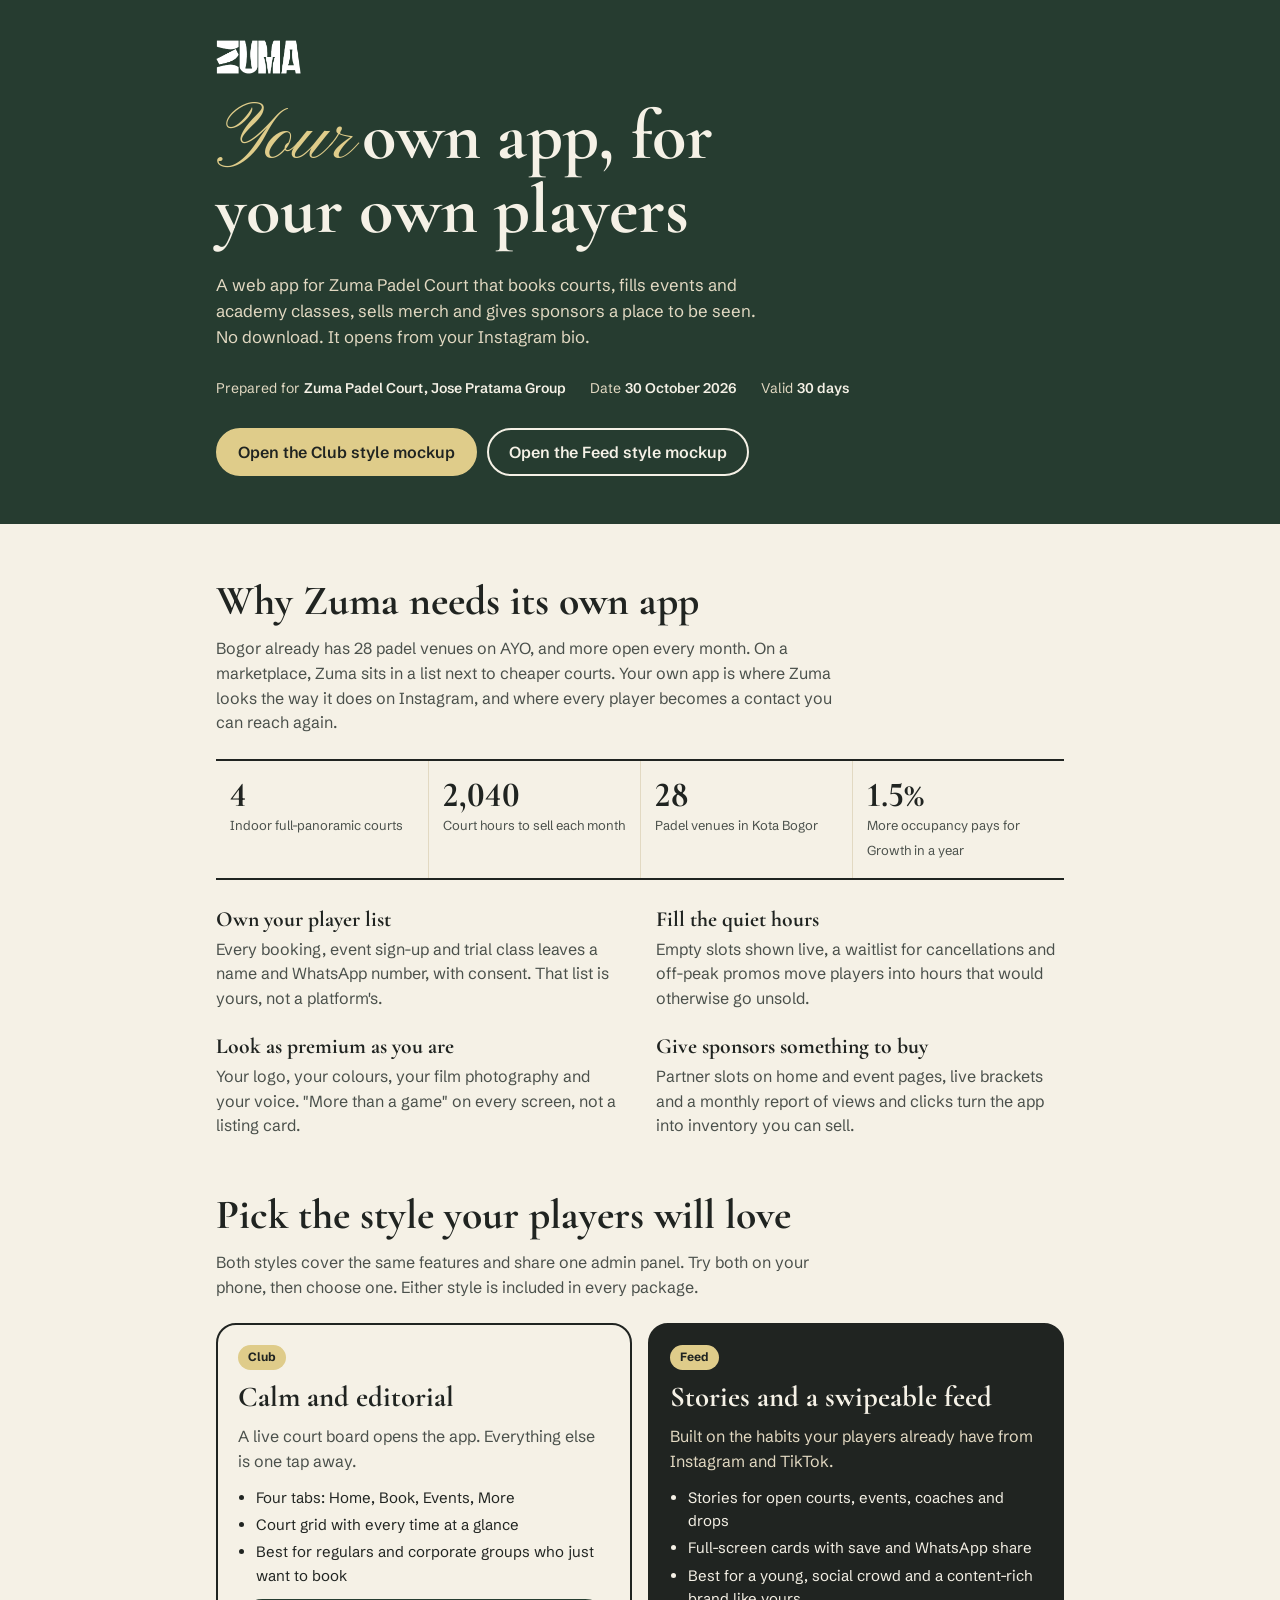
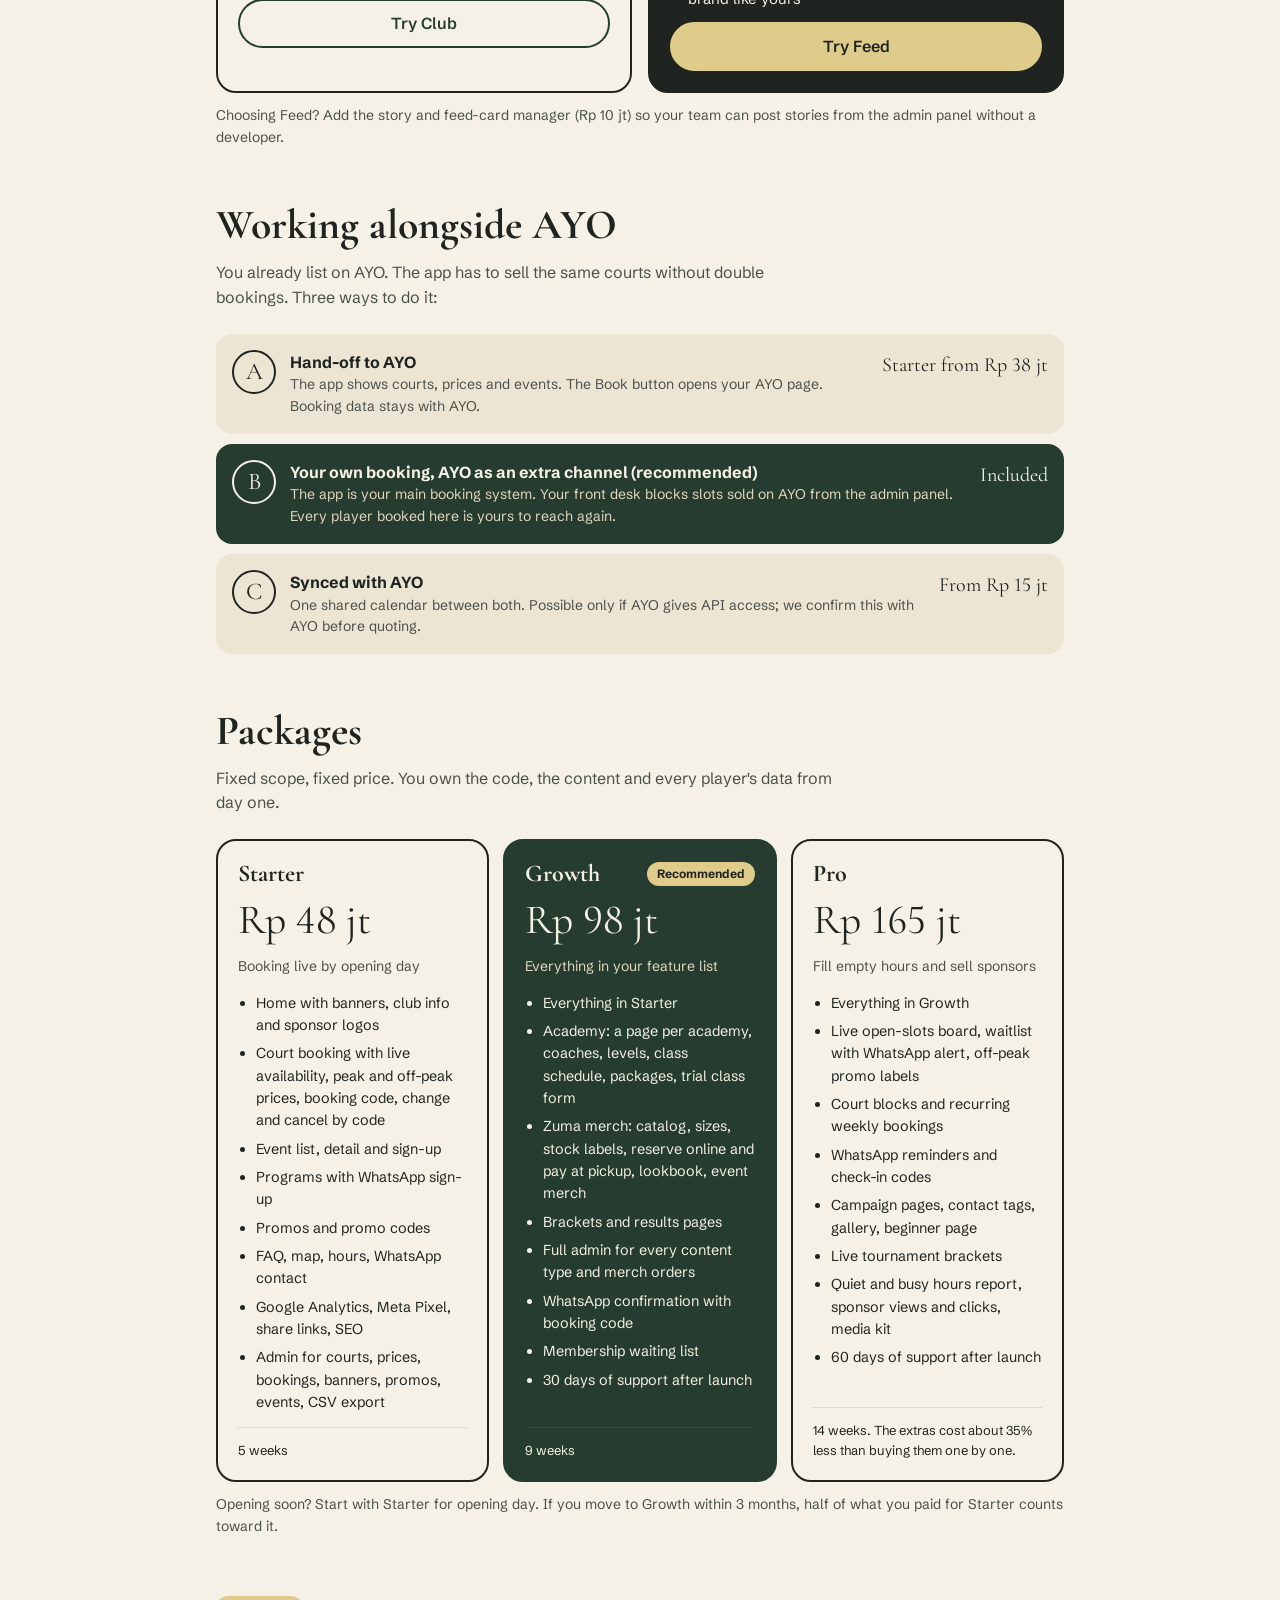
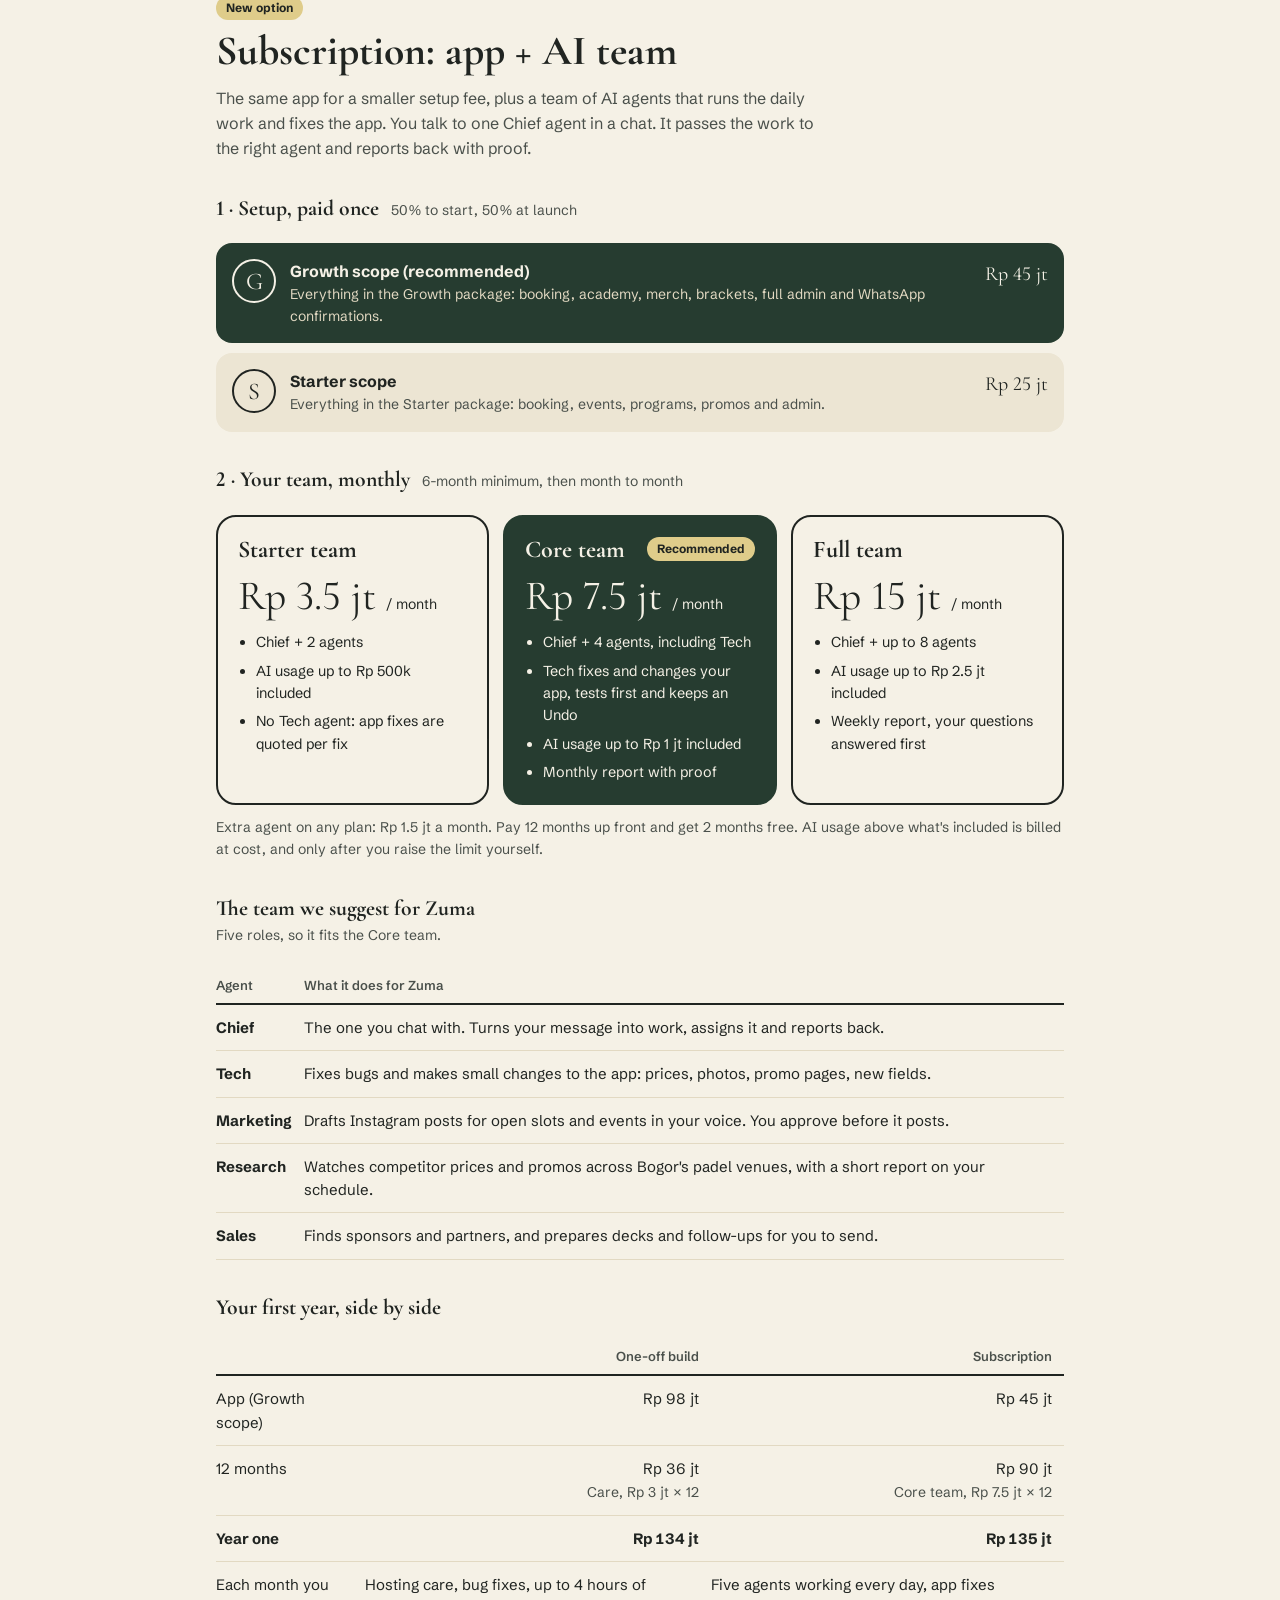
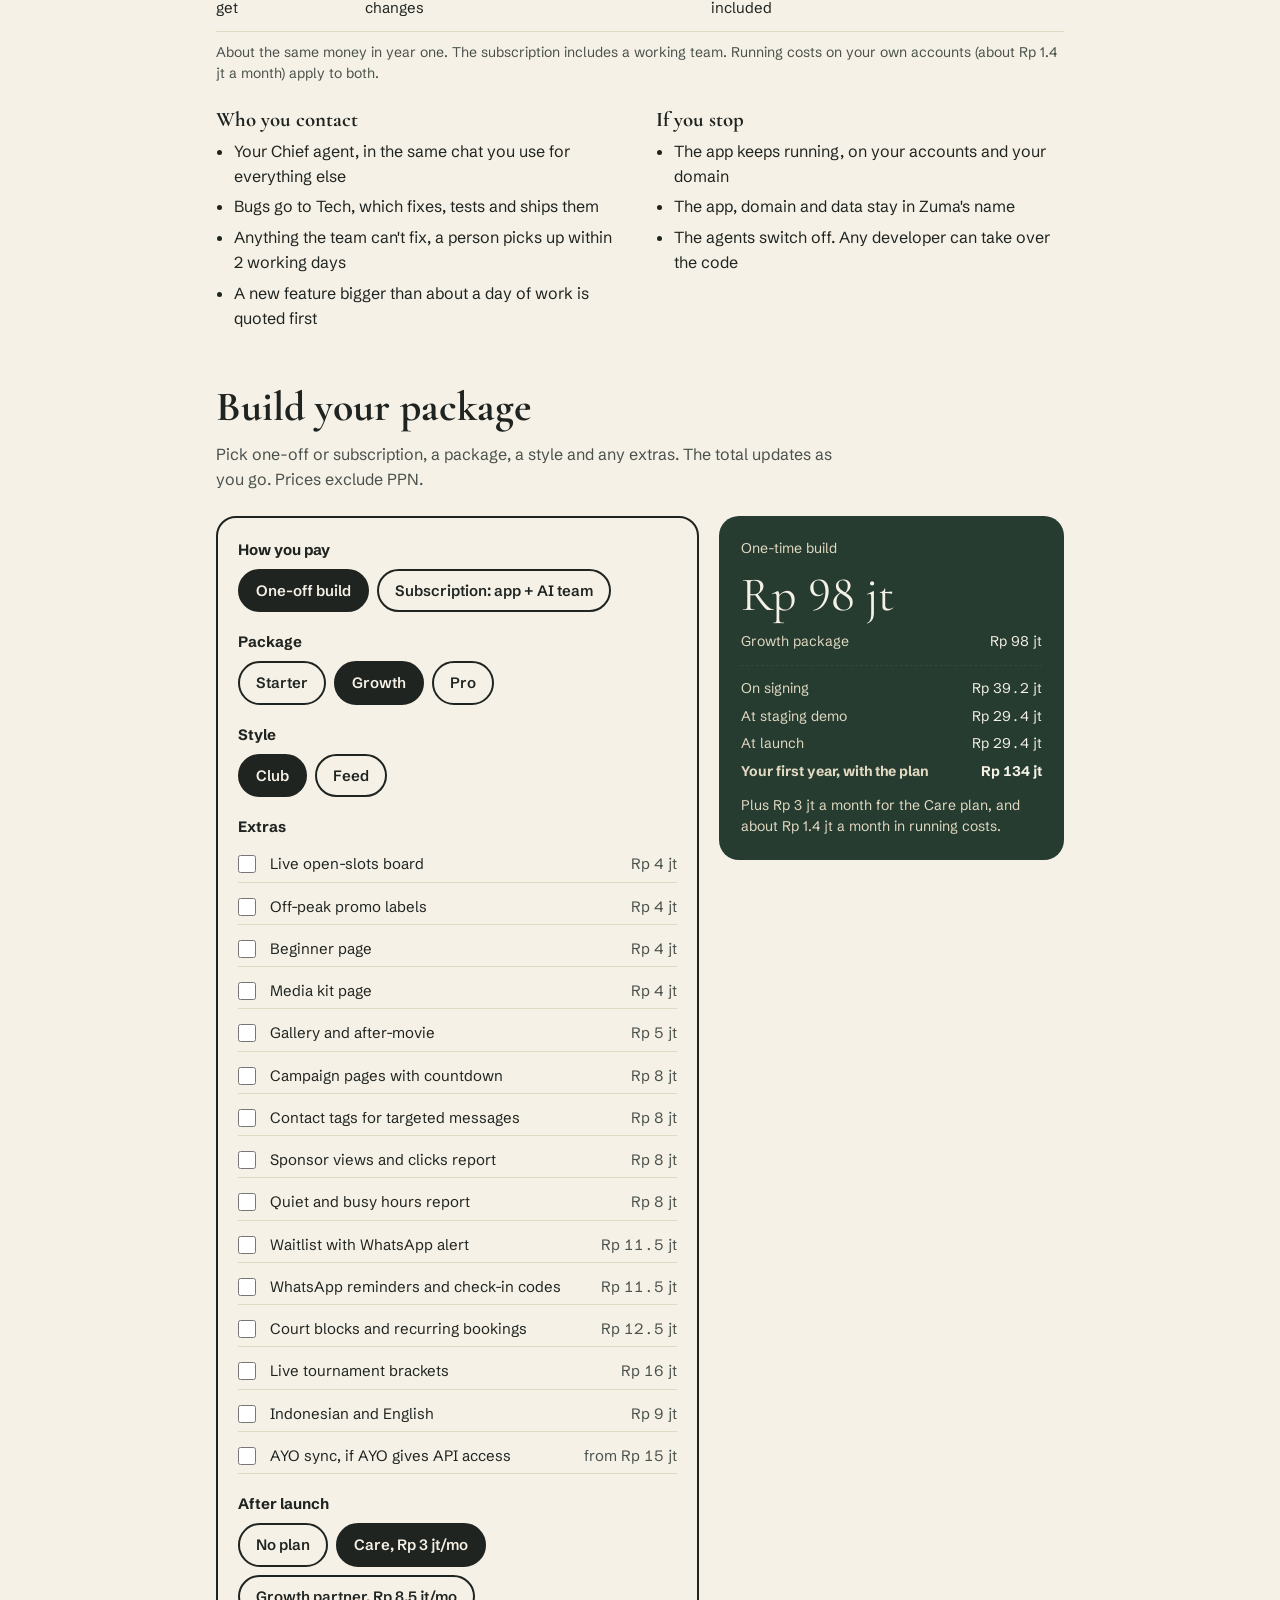
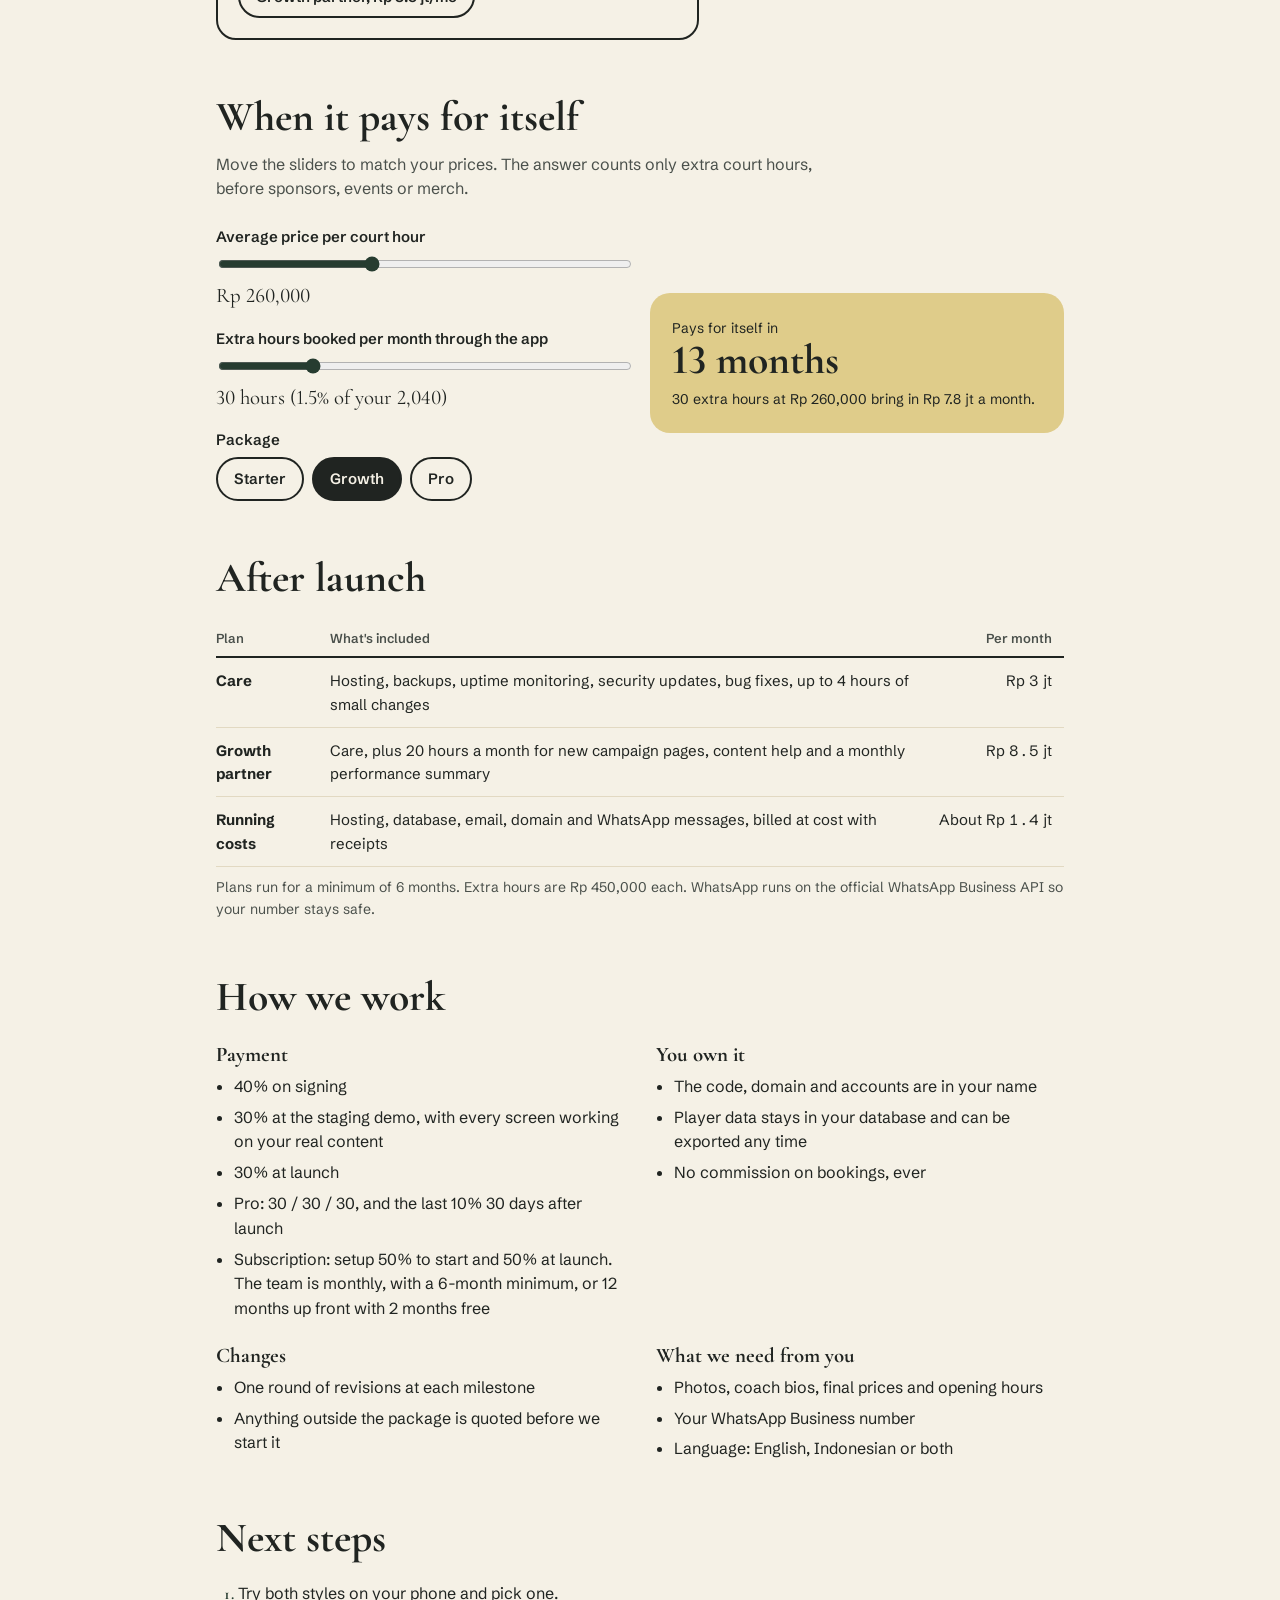
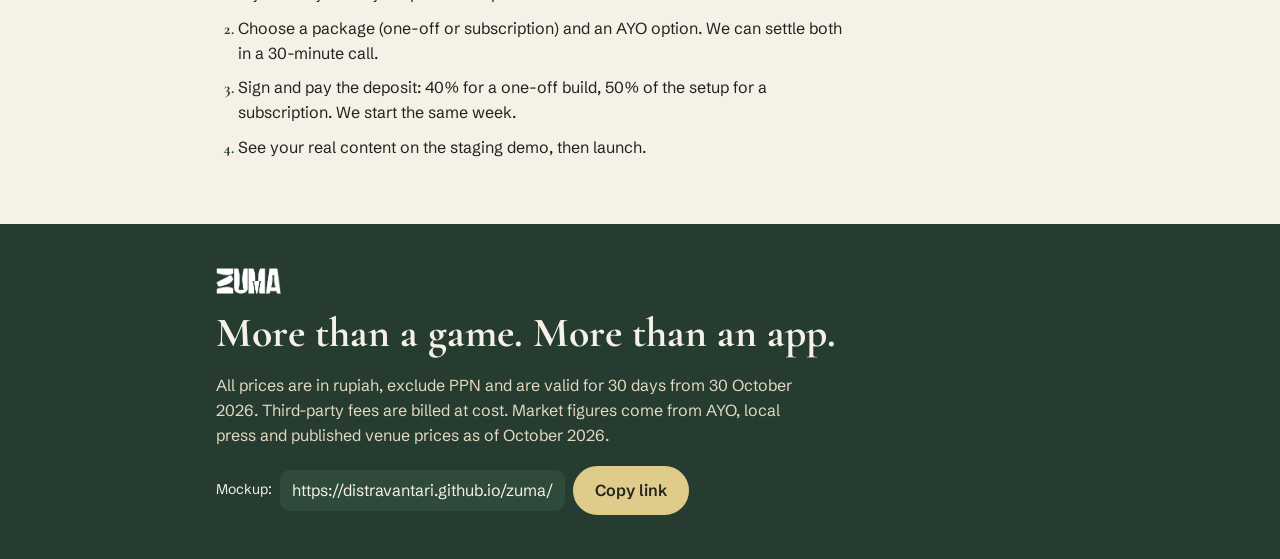
==== commit 7cdbbb86: "Add subscription option (app + AI team) to the proposal Co-Authored-By: Claude Opus 5.5 <noreply@ant" ====
--- a/proposal.html
+++ b/proposal.html
@@ -3,7 +3,7 @@
 <head>
 <meta charset="utf-8">
 <meta name="viewport" content="width=device-width, initial-scale=1, viewport-fit=cover">
-<meta name="description" content="Proposal for the Zuma Padel Court web app: two styles, AYO options, packages and a payback calculator.">
+<meta name="description" content="Proposal for the Zuma Padel Court web app: two styles, AYO options, one-off packages, a subscription with an AI team and a payback calculator.">
 <meta property="og:title" content="Zuma Web App Proposal">
 <meta property="og:image" content="https://distravantari.github.io/zuma/assets/brand/og.png">
 <link rel="icon" href="assets/brand/icon.png" type="image/png">
@@ -39,6 +39,7 @@
 p { margin: 0; }
 a { color: inherit; }
 :focus-visible { outline: 3px solid var(--gold); outline-offset: 2px; }
+[hidden] { display: none !important; }
 .muted { color: var(--ink-2); }
 .small { font-size: 0.875rem; }
 .stack { display: grid; gap: 14px; }
@@ -106,10 +107,15 @@
 .tier.rec .foot { border-color: var(--forest-2); }
 @media (max-width: 760px) { .tiers { grid-template-columns: 1fr; } }
 
+.sub-step { font-size: 1.35rem; margin-top: 36px; display: flex; flex-wrap: wrap; align-items: baseline; gap: 4px 12px; }
+.sub-step .small { font-family: var(--body); font-weight: 400; }
 .table-wrap { overflow-x: auto; margin-top: 20px; }
 table { width: 100%; border-collapse: collapse; font-size: 0.9375rem; min-width: 520px; }
 th { text-align: left; font-size: 0.8125rem; color: var(--ink-2); font-weight: 600; padding: 8px 12px 8px 0; border-bottom: 2px solid var(--ink); }
 td { padding: 11px 12px 11px 0; border-bottom: 1.5px solid var(--ivory-3); vertical-align: top; }
+table.fit { min-width: 0; }
+td.num .small { font-variant-numeric: lining-nums; }
+@media (max-width: 560px) { table.fit { font-size: 0.875rem; } table.fit td.num { white-space: normal; } }
 td.num, th.num { text-align: right; white-space: nowrap; font-variant-numeric: tabular-nums lining-nums; }
 
 /* Estimator */
@@ -123,6 +129,7 @@
 .seg span { display: inline-block; padding: 8px 16px; border-radius: 999px; border: 2px solid var(--ink); font-weight: 600; font-size: 0.9375rem; cursor: pointer; }
 .seg input:checked + span { background: var(--ink); color: var(--ivory); }
 .seg input:focus-visible + span { outline: 3px solid var(--gold); outline-offset: 2px; }
+.seg input:disabled + span { opacity: 0.4; cursor: not-allowed; }
 .checks { display: grid; gap: 6px; }
 .checks label { display: grid; grid-template-columns: 22px minmax(0, 1fr) auto; gap: 10px; align-items: start; font-size: 0.9375rem; padding: 6px 0; border-bottom: 1px solid var(--ivory-3); cursor: pointer; }
 .checks input { width: 18px; height: 18px; margin: 3px 0 0; accent-color: var(--forest); }
@@ -292,12 +299,100 @@
     </div>
   </section>
 
+  <section class="block" aria-labelledby="sub-h">
+    <div class="wrap">
+      <span class="tag">New option</span>
+      <h2 id="sub-h" style="margin-top:10px">Subscription: app + AI team</h2>
+      <p class="lead muted">The same app for a smaller setup fee, plus a team of AI agents that runs the daily work and fixes the app. You talk to one Chief agent in a chat. It passes the work to the right agent and reports back with proof.</p>
+
+      <h3 class="sub-step">1 · Setup, paid once <span class="muted small">50% to start, 50% at launch</span></h3>
+      <div class="options">
+        <div class="option rec"><span class="letter" aria-hidden="true">G</span><div><b>Growth scope (recommended)</b><p class="small muted">Everything in the Growth package: booking, academy, merch, brackets, full admin and WhatsApp confirmations.</p></div><span class="price">Rp 45 jt</span></div>
+        <div class="option"><span class="letter" aria-hidden="true">S</span><div><b>Starter scope</b><p class="small muted">Everything in the Starter package: booking, events, programs, promos and admin.</p></div><span class="price">Rp 25 jt</span></div>
+      </div>
+
+      <h3 class="sub-step">2 · Your team, monthly <span class="muted small">6-month minimum, then month to month</span></h3>
+      <div class="tiers">
+        <article class="tier">
+          <div class="name"><h3>Starter team</h3></div>
+          <p class="amount">Rp 3.5 jt <small>/ month</small></p>
+          <ul>
+            <li>Chief + 2 agents</li>
+            <li>AI usage up to Rp 500k included</li>
+            <li>No Tech agent: app fixes are quoted per fix</li>
+          </ul>
+        </article>
+        <article class="tier rec">
+          <div class="name"><h3>Core team</h3><span class="tag">Recommended</span></div>
+          <p class="amount">Rp 7.5 jt <small>/ month</small></p>
+          <ul>
+            <li>Chief + 4 agents, including Tech</li>
+            <li>Tech fixes and changes your app, tests first and keeps an Undo</li>
+            <li>AI usage up to Rp 1 jt included</li>
+            <li>Monthly report with proof</li>
+          </ul>
+        </article>
+        <article class="tier">
+          <div class="name"><h3>Full team</h3></div>
+          <p class="amount">Rp 15 jt <small>/ month</small></p>
+          <ul>
+            <li>Chief + up to 8 agents</li>
+            <li>AI usage up to Rp 2.5 jt included</li>
+            <li>Weekly report, your questions answered first</li>
+          </ul>
+        </article>
+      </div>
+      <p class="small muted" style="margin-top:12px">Extra agent on any plan: Rp 1.5 jt a month. Pay 12 months up front and get 2 months free. AI usage above what's included is billed at cost, and only after you raise the limit yourself.</p>
+
+      <h3 class="sub-step">The team we suggest for Zuma</h3>
+      <p class="muted small" style="margin-top:6px">Five roles, so it fits the Core team.</p>
+      <div class="table-wrap">
+        <table class="fit">
+          <thead><tr><th>Agent</th><th>What it does for Zuma</th></tr></thead>
+          <tbody>
+            <tr><td><b>Chief</b></td><td>The one you chat with. Turns your message into work, assigns it and reports back.</td></tr>
+            <tr><td><b>Tech</b></td><td>Fixes bugs and makes small changes to the app: prices, photos, promo pages, new fields.</td></tr>
+            <tr><td><b>Marketing</b></td><td>Drafts Instagram posts for open slots and events in your voice. You approve before it posts.</td></tr>
+            <tr><td><b>Research</b></td><td>Watches competitor prices and promos across Bogor's padel venues, with a short report on your schedule.</td></tr>
+            <tr><td><b>Sales</b></td><td>Finds sponsors and partners, and prepares decks and follow-ups for you to send.</td></tr>
+          </tbody>
+        </table>
+      </div>
+
+      <h3 class="sub-step">Your first year, side by side</h3>
+      <div class="table-wrap">
+        <table class="fit">
+          <thead><tr><th></th><th class="num">One-off build</th><th class="num">Subscription</th></tr></thead>
+          <tbody>
+            <tr><td>App (Growth scope)</td><td class="num">Rp 98 jt</td><td class="num">Rp 45 jt</td></tr>
+            <tr><td>12 months</td><td class="num">Rp 36 jt<br><span class="small muted">Care, Rp&nbsp;3&nbsp;jt&nbsp;×&nbsp;12</span></td><td class="num">Rp 90 jt<br><span class="small muted">Core team, Rp&nbsp;7.5&nbsp;jt&nbsp;×&nbsp;12</span></td></tr>
+            <tr><td><b>Year one</b></td><td class="num"><b>Rp 134 jt</b></td><td class="num"><b>Rp 135 jt</b></td></tr>
+            <tr><td>Each month you get</td><td>Hosting care, bug fixes, up to 4 hours of changes</td><td>Five agents working every day, app fixes included</td></tr>
+          </tbody>
+        </table>
+      </div>
+      <p class="small muted" style="margin-top:10px">About the same money in year one. The subscription includes a working team. Running costs on your own accounts (about Rp 1.4 jt a month) apply to both.</p>
+
+      <div class="terms">
+        <div><h3>Who you contact</h3><ul><li>Your Chief agent, in the same chat you use for everything else</li><li>Bugs go to Tech, which fixes, tests and ships them</li><li>Anything the team can't fix, a person picks up within 2 working days</li><li>A new feature bigger than about a day of work is quoted first</li></ul></div>
+        <div><h3>If you stop</h3><ul><li>The app keeps running, on your accounts and your domain</li><li>The app, domain and data stay in Zuma's name</li><li>The agents switch off. Any developer can take over the code</li></ul></div>
+      </div>
+    </div>
+  </section>
+
   <section class="block" aria-labelledby="est-h">
     <div class="wrap">
       <h2 id="est-h">Build your package</h2>
-      <p class="lead muted">Pick a package, a style and any extras. The total updates as you go. Prices exclude PPN.</p>
+      <p class="lead muted">Pick one-off or subscription, a package, a style and any extras. The total updates as you go. Prices exclude PPN.</p>
       <div class="estimator">
         <form class="panel" id="est" onsubmit="return false">
+          <fieldset>
+            <legend>How you pay</legend>
+            <div class="seg">
+              <label><input type="radio" name="mode" id="m-oneoff" value="oneoff" checked><span>One-off build</span></label>
+              <label><input type="radio" name="mode" id="m-sub" value="sub"><span>Subscription: app + AI team</span></label>
+            </div>
+          </fieldset>
           <fieldset>
             <legend>Package</legend>
             <div class="seg">
@@ -305,6 +400,7 @@
               <label><input type="radio" name="tier" id="t-growth" value="growth" checked><span>Growth</span></label>
               <label><input type="radio" name="tier" id="t-pro" value="pro"><span>Pro</span></label>
             </div>
+            <p class="small muted" id="pro-note" hidden style="margin-top:8px">Pro scope on a subscription is quoted from the mockup you approve.</p>
           </fieldset>
           <fieldset>
             <legend>Style</legend>
@@ -317,7 +413,32 @@
             <legend>Extras</legend>
             <div class="checks" id="addons"></div>
           </fieldset>
+          <div id="team-set" class="stack" hidden>
           <fieldset>
+            <legend>Your AI team</legend>
+            <div class="seg">
+              <label><input type="radio" name="team" id="tm-starter" value="3.5"><span>Starter, Rp 3.5 jt/mo</span></label>
+              <label><input type="radio" name="team" id="tm-core" value="7.5" checked><span>Core, Rp 7.5 jt/mo</span></label>
+              <label><input type="radio" name="team" id="tm-full" value="15"><span>Full, Rp 15 jt/mo</span></label>
+            </div>
+          </fieldset>
+          <fieldset>
+            <legend>Extra agents, Rp 1.5 jt/mo each</legend>
+            <div class="seg">
+              <label><input type="radio" name="extra" id="x-0" value="0" checked><span>None</span></label>
+              <label><input type="radio" name="extra" id="x-1" value="1"><span>+1</span></label>
+              <label><input type="radio" name="extra" id="x-2" value="2"><span>+2</span></label>
+            </div>
+          </fieldset>
+          <fieldset>
+            <legend>Team payment</legend>
+            <div class="seg">
+              <label><input type="radio" name="prepay" id="p-month" value="0" checked><span>Monthly</span></label>
+              <label><input type="radio" name="prepay" id="p-year" value="1"><span>12 months up front, 2 free</span></label>
+            </div>
+          </fieldset>
+          </div>
+          <fieldset id="care-set">
             <legend>After launch</legend>
             <div class="seg">
               <label><input type="radio" name="care" id="c-none" value="0"><span>No plan</span></label>
@@ -327,7 +448,7 @@
           </fieldset>
         </form>
         <aside class="total" aria-live="polite">
-          <span class="small" style="color:var(--ivory-3)">One-time build</span>
+          <span class="small" style="color:var(--ivory-3)" id="tot-label">One-time build</span>
           <p class="big" id="tot">Rp 98 jt</p>
           <dl id="lines"></dl>
           <dl class="split" id="split"></dl>
@@ -383,7 +504,7 @@
     <div class="wrap">
       <h2 id="terms-h">How we work</h2>
       <div class="terms">
-        <div><h3>Payment</h3><ul><li>40% on signing</li><li>30% at the staging demo, with every screen working on your real content</li><li>30% at launch</li><li>Pro: 30 / 30 / 30, and the last 10% 30 days after launch</li></ul></div>
+        <div><h3>Payment</h3><ul><li>40% on signing</li><li>30% at the staging demo, with every screen working on your real content</li><li>30% at launch</li><li>Pro: 30 / 30 / 30, and the last 10% 30 days after launch</li><li>Subscription: setup 50% to start and 50% at launch. The team is monthly, with a 6-month minimum, or 12 months up front with 2 months free</li></ul></div>
         <div><h3>You own it</h3><ul><li>The code, domain and accounts are in your name</li><li>Player data stays in your database and can be exported any time</li><li>No commission on bookings, ever</li></ul></div>
         <div><h3>Changes</h3><ul><li>One round of revisions at each milestone</li><li>Anything outside the package is quoted before we start it</li></ul></div>
         <div><h3>What we need from you</h3><ul><li>Photos, coach bios, final prices and opening hours</li><li>Your WhatsApp Business number</li><li>Language: English, Indonesian or both</li></ul></div>
@@ -396,8 +517,8 @@
       <h2 id="next-h">Next steps</h2>
       <ol class="steps">
         <li>Try both styles on your phone and pick one.</li>
-        <li>Choose a package and an AYO option. We can settle both in a 30-minute call.</li>
-        <li>Sign and pay the 40% deposit. We start the same week.</li>
+        <li>Choose a package (one-off or subscription) and an AYO option. We can settle both in a 30-minute call.</li>
+        <li>Sign and pay the deposit: 40% for a one-off build, 50% of the setup for a subscription. We start the same week.</li>
         <li>See your real content on the staging demo, then launch.</li>
       </ol>
     </div>
@@ -416,6 +537,10 @@
 <script>
 (() => {
   const TIERS = { starter: 48, growth: 98, pro: 165 };
+  // Subscription setup by scope; Pro scope is quoted, so it has no entry.
+  const SUB_SETUP = { starter: 25, growth: 45 };
+  const TEAMS = { 3.5: "Starter team", 7.5: "Core team", 15: "Full team" };
+  const EXTRA_AGENT = 1.5;
   const NAMES = { starter: "Starter", growth: "Growth", pro: "Pro" };
   // Extras; "pro" marks the ones already inside the Pro bundle.
   const ADDONS = [
@@ -440,12 +565,20 @@
   const box = $("#addons");
   box.innerHTML = ADDONS.map((a) => `<label id="l-${a.id}"><input type="checkbox" id="a-${a.id}" value="${a.id}"><span>${a.name}</span><span class="p">${a.from ? "from " : ""}${fmt(a.p)}</span></label>`).join("");
 
+  const val = (name) => document.querySelector(`input[name=${name}]:checked`).value;
+
   function update() {
-    const tier = document.querySelector("input[name=tier]:checked").value;
-    const style = document.querySelector("input[name=style]:checked").value;
-    const care = Number(document.querySelector("input[name=care]:checked").value);
-    let total = TIERS[tier];
-    const lines = [[NAMES[tier] + " package", fmt(TIERS[tier])]];
+    const sub = val("mode") === "sub";
+    $("#t-pro").disabled = sub;
+    $("#pro-note").hidden = !sub;
+    if (sub && $("#t-pro").checked) $("#t-growth").checked = true;
+    $("#team-set").hidden = !sub;
+    $("#care-set").hidden = sub;
+    const tier = val("tier");
+    const style = val("style");
+    const care = Number(val("care"));
+    let total = sub ? SUB_SETUP[tier] : TIERS[tier];
+    const lines = [[sub ? NAMES[tier] + " scope setup" : NAMES[tier] + " package", fmt(total)]];
     if (style === "feed") { total += 10; lines.push(["Feed story and card manager", fmt(10)]); }
     let hasFrom = false;
     ADDONS.forEach((a) => {
@@ -456,10 +589,26 @@
       label.querySelector(".p").textContent = inPro ? "In Pro" : (a.from ? "from " : "") + fmt(a.p);
       if (input.checked && !inPro) { total += a.p; lines.push([a.name, (a.from ? "from " : "") + fmt(a.p)]); if (a.from) hasFrom = true; }
     });
+    $("#tot-label").textContent = sub ? "Setup, paid once" : "One-time build";
     $("#tot").textContent = (hasFrom ? "From " : "") + fmt(total);
+    const from = hasFrom ? "from " : "";
+    if (sub) {
+      const team = Number(val("team")), extra = Number(val("extra")), prepay = val("prepay") === "1";
+      const perMonth = team + extra * EXTRA_AGENT;
+      lines.push([TEAMS[team] + (extra ? ` + ${extra} extra agent${extra > 1 ? "s" : ""}` : ""), fmt(perMonth) + " / mo"]);
+      $("#lines").innerHTML = lines.map(([k, v]) => `<dt>${k}</dt><dd>${v}</dd>`).join("");
+      const half = Math.round(total * 5) / 10;
+      const teamYear = perMonth * (prepay ? 10 : 12);
+      $("#split").innerHTML = `<dt>Setup to start</dt><dd>${from}${fmt(half)}</dd><dt>Setup at launch</dt><dd>${from}${fmt(half)}</dd>` +
+        (prepay ? `<dt>Team, 12 months up front</dt><dd>${fmt(teamYear)}</dd>` : `<dt>Team, each month</dt><dd>${fmt(perMonth)}</dd>`) +
+        `<dt><b>Your first year</b></dt><dd><b>${from}${fmt(total + teamYear)}</b></dd>`;
+      $("#monthly").textContent = `6-month minimum on the team, then month to month.${prepay ? " Paying up front saves 2 months." : ""} Plus about Rp 1.4 jt a month in running costs on your own accounts.`;
+      return;
+    }
     $("#lines").innerHTML = lines.map(([k, v]) => `<dt>${k}</dt><dd>${v}</dd>`).join("");
     const [d, m, l] = tier === "pro" ? [0.3, 0.3, 0.4] : [0.4, 0.3, 0.3];
-    $("#split").innerHTML = `<dt>On signing</dt><dd>${fmt(Math.round(total * d * 10) / 10)}</dd><dt>At staging demo</dt><dd>${fmt(Math.round(total * m * 10) / 10)}</dd><dt>At launch${tier === "pro" ? " and 30 days after" : ""}</dt><dd>${fmt(Math.round(total * l * 10) / 10)}</dd>`;
+    $("#split").innerHTML = `<dt>On signing</dt><dd>${fmt(Math.round(total * d * 10) / 10)}</dd><dt>At staging demo</dt><dd>${fmt(Math.round(total * m * 10) / 10)}</dd><dt>At launch${tier === "pro" ? " and 30 days after" : ""}</dt><dd>${fmt(Math.round(total * l * 10) / 10)}</dd>` +
+      (care ? `<dt><b>Your first year, with the plan</b></dt><dd><b>${from}${fmt(total + care * 12)}</b></dd>` : "");
     $("#monthly").textContent = care ? `Plus ${fmt(care)} a month for the ${care === 3 ? "Care" : "Growth partner"} plan, and about Rp 1.4 jt a month in running costs.` : "Plus about Rp 1.4 jt a month in running costs.";
   }
   $("#est").addEventListener("change", update);
